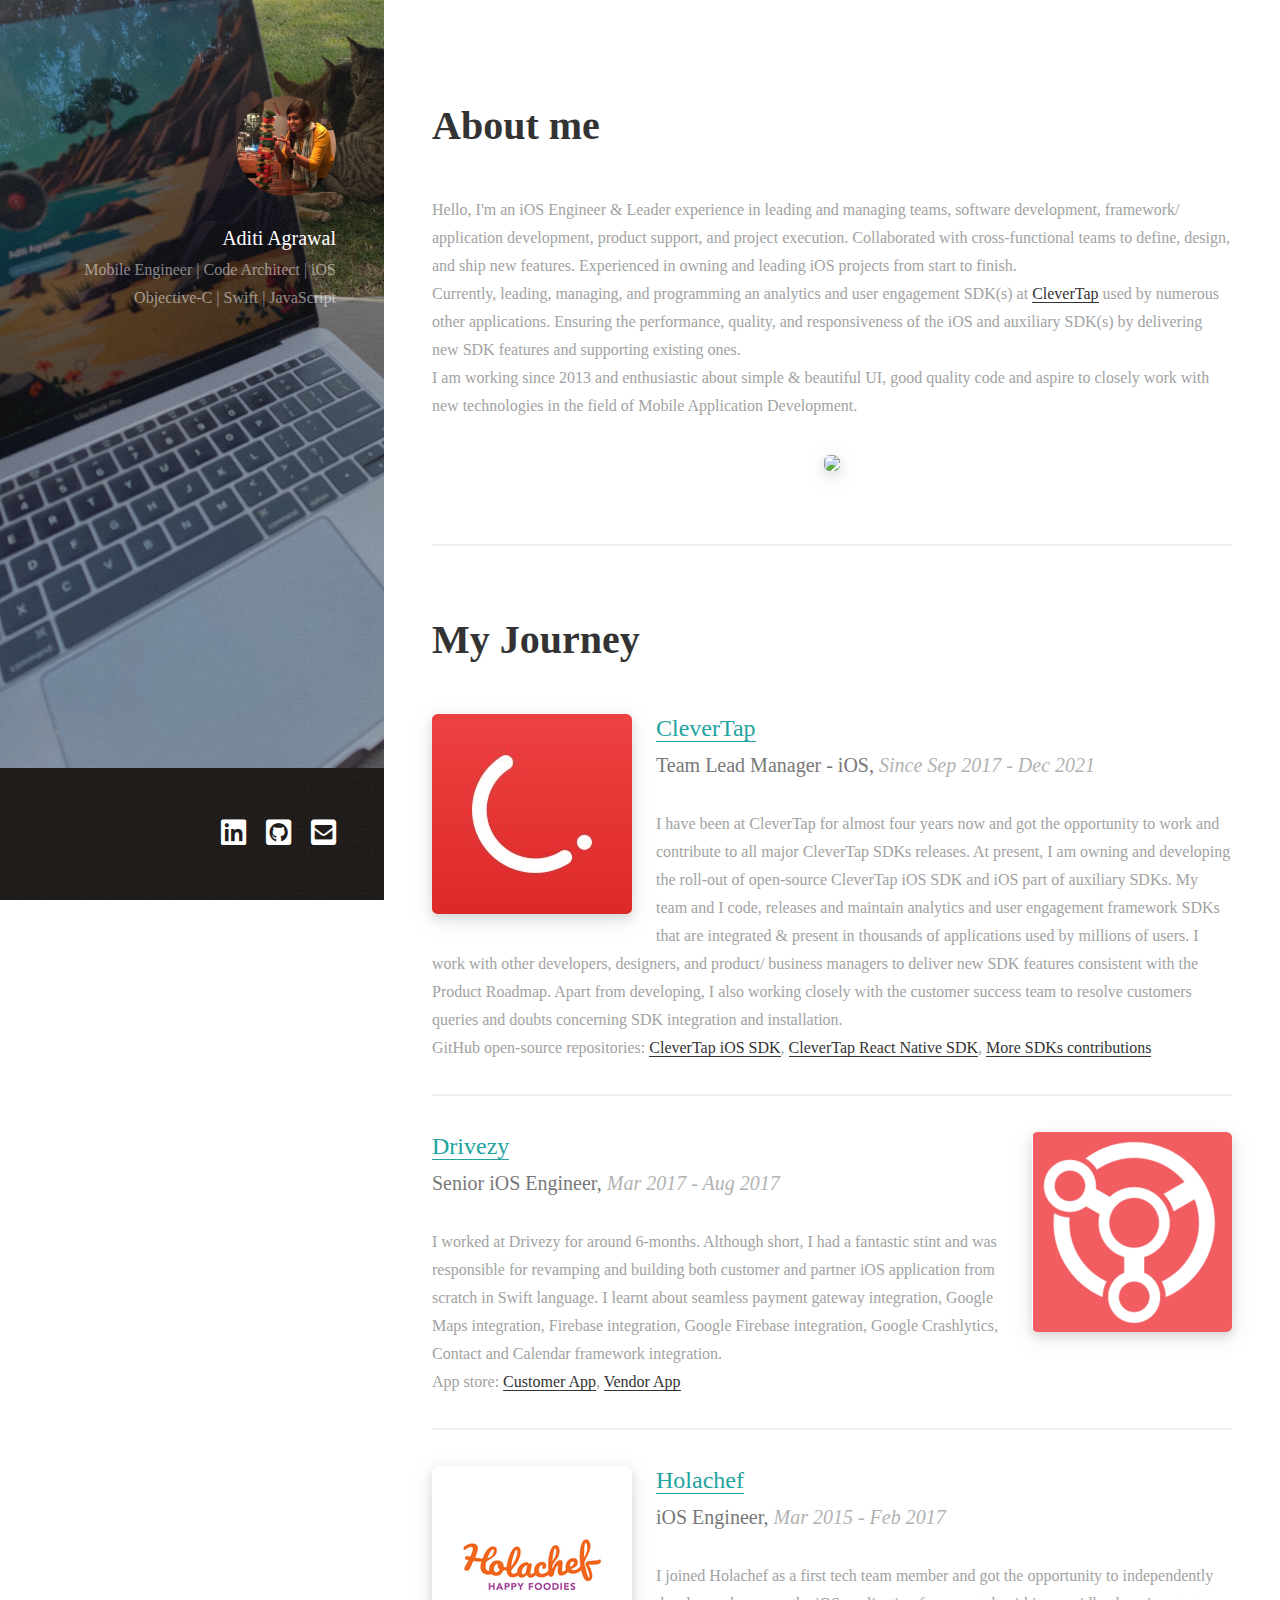
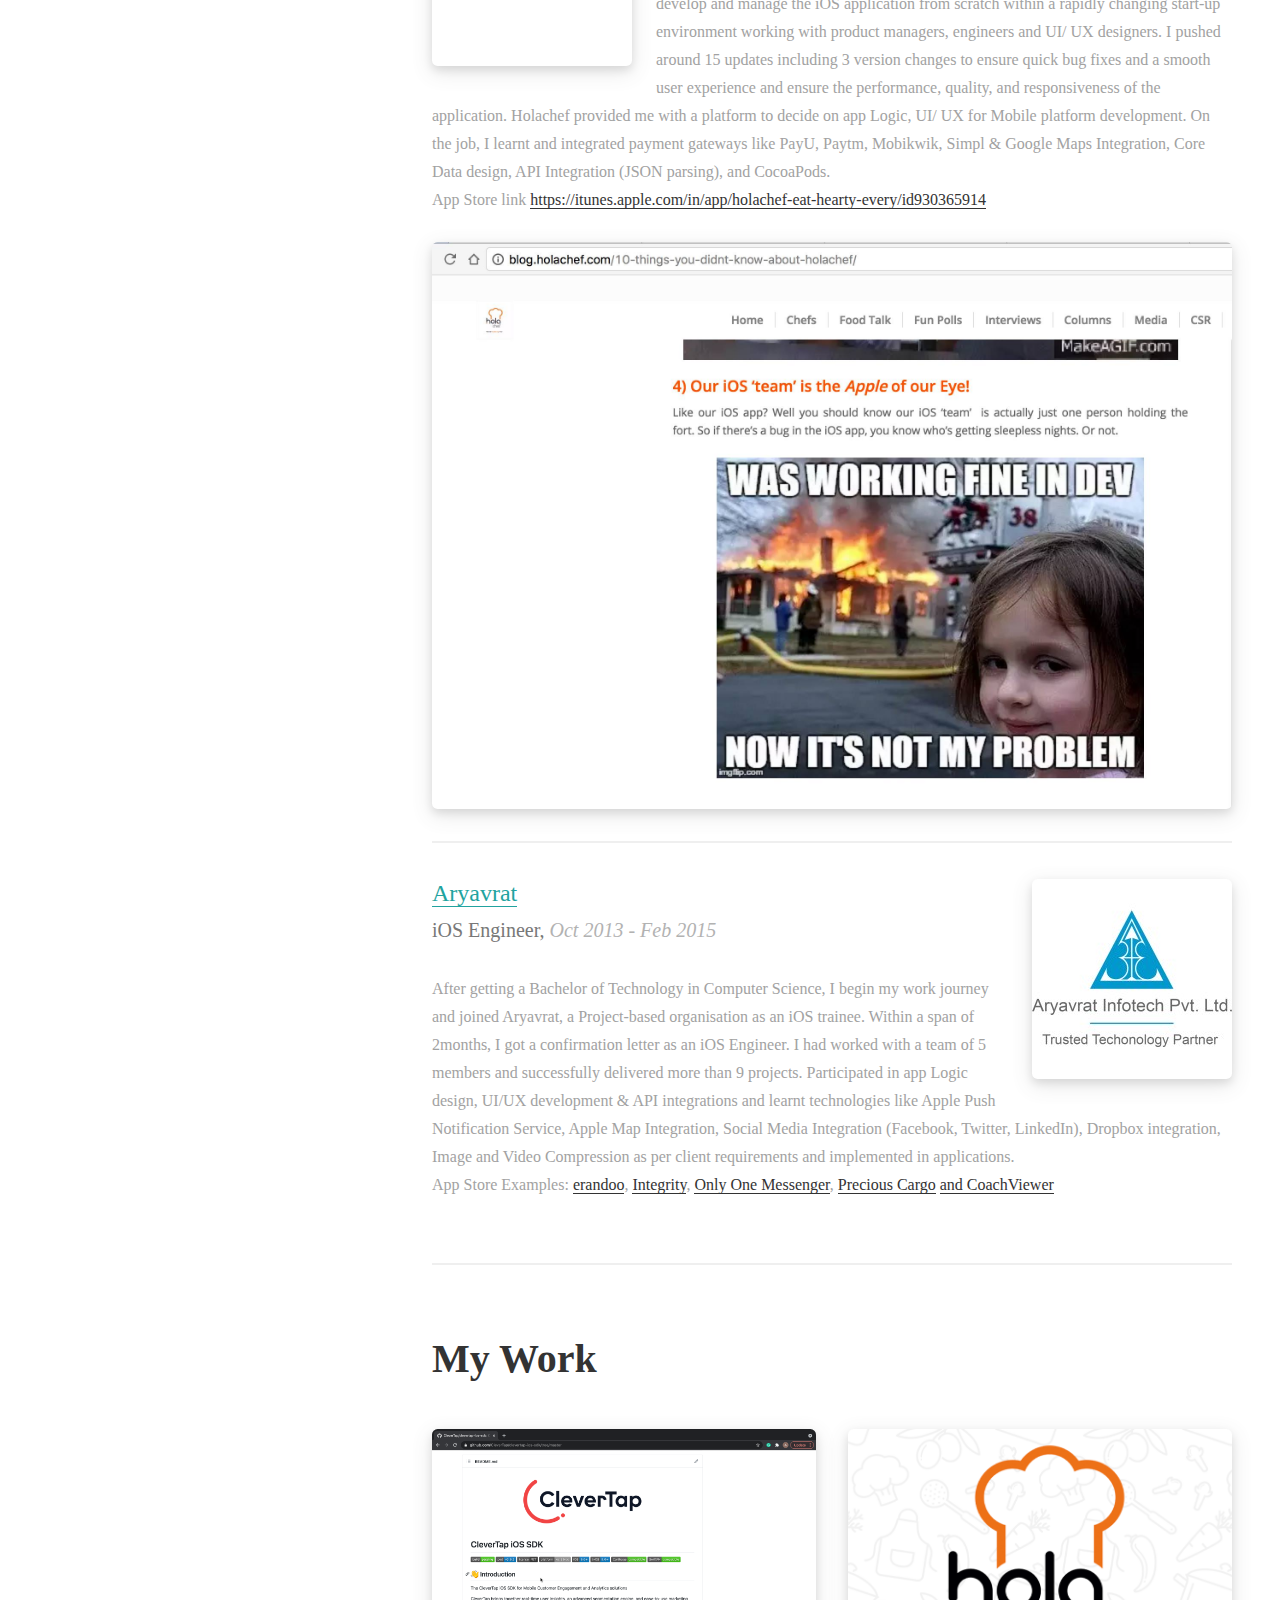
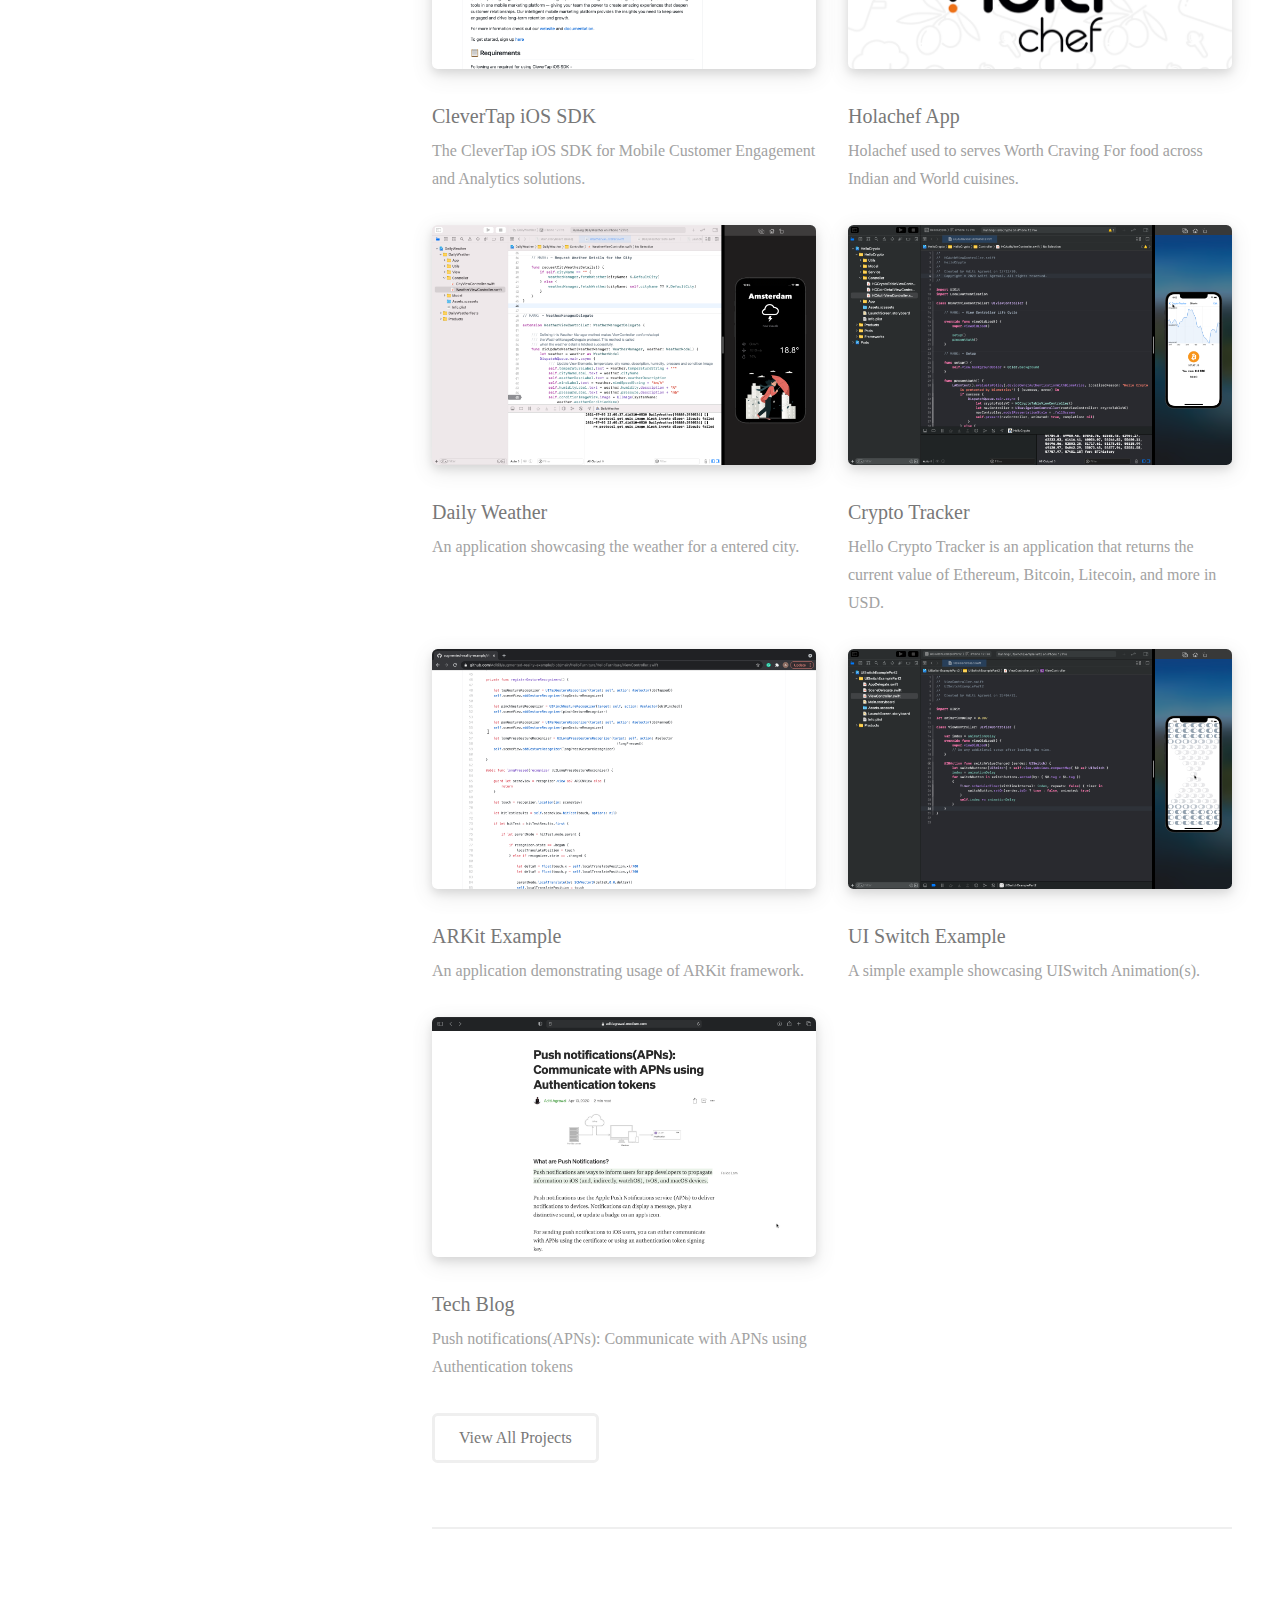
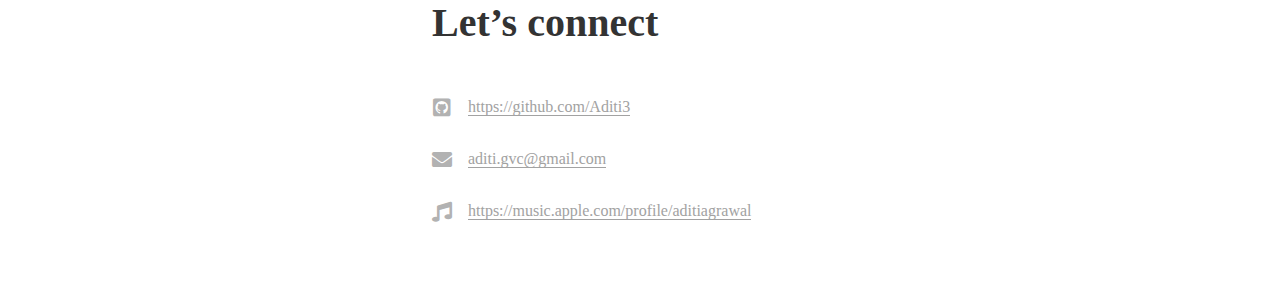
==== index.html @ b96f33e2 "Update CT Job Duration" ====
﻿<!DOCTYPE HTML>

<html>
<head>
    <title>Aditi Agrawal</title>
    <meta charset="utf-8" />
    <meta name="viewport" content="width=device-width, initial-scale=1, user-scalable=no" />
    <link rel="stylesheet" href="assets/css/main.css" />
    <link rel="icon" href="images/favicon.png" type="images/favicon.png" sizes="16x16">

</head>
<body class="is-preload">

    <!-- Header -->
    <header id="header">
        <div class="inner">
            <a href="#" class="image avatar"><img src="images/avatar.jpg" alt="" /></a>
            <h1>
                <strong>Aditi Agrawal</strong>
            </h1>
            Mobile Engineer | Code Architect | iOS <br /> Objective-C | Swift | JavaScript
        </div>
    </header>

    <!-- Main -->
    <div id="main">

        <!-- One -->
        <section id="one">
            <header class="major">
                <h2>About me</h2>
            </header>
            <p>
                Hello, I'm an iOS Engineer & Leader experience in leading and managing teams, software development, framework/ application development, product support, and project execution. Collaborated with cross-functional teams to define, design, and ship new features. Experienced in owning and leading iOS projects from start to finish.
                <br /> Currently, leading, managing, and programming an analytics and user engagement SDK(s) at  <a href="https://clevertap.com/">CleverTap</a> used by numerous other applications. Ensuring the performance, quality, and responsiveness of the iOS and auxiliary SDK(s) by delivering new SDK features and supporting existing ones.
                <br /> I am working since 2013 and enthusiastic about simple & beautiful UI, good quality code and aspire to closely work with new technologies in the field of Mobile Application Development.


            <p>
                <center>
                    <span class="image">
                        <img src="https://metrics.lecoq.io/aditi3?template=classic&base.header=0&base.activity=0&base.community=0&base.repositories=0&base.metadata=0&isocalendar=1&lines=1&isocalendar.duration=full-year&config.timezone=Asia%2FCalcutta" />
                    </span>
                </center>
            </p>


            </p>
        </section>

        <!-- two -->
        <section id="two">
            <header class="major">
                <h2>My Journey</h2>
            </header>
            <span class="image left"><img src="images/journey/ct.jpg" alt="" /></span>
            <header>
                <h2 style="color:#22A39F;"> <a href="https://www.clevertap.com/">CleverTap</a> </h2>
                <p><strong>Team Lead Manager - iOS,</strong> <em>Since</em> <em>Sep 2017 - Dec 2021</em></p>
            </header>
            <p>
                I have been at CleverTap for almost four years now and got the opportunity to work and contribute to all major CleverTap SDKs releases. At present, I am owning and developing the roll-out of open-source CleverTap iOS SDK and iOS part of auxiliary SDKs.
                My team and I code, releases and maintain analytics and user engagement framework SDKs that are integrated & present in thousands of applications used by millions of users. I work with other developers, designers, and product/ business managers to deliver new SDK features consistent with the Product Roadmap.
                Apart from developing, I also working closely with the customer success team to resolve customers queries and doubts concerning SDK integration and installation.
                <br /> GitHub open-source repositories:
                <a href="https://github.com/CleverTap/clevertap-ios-sdk">CleverTap iOS SDK</a>,
                <a href="https://github.com/CleverTap/clevertap-react-native">CleverTap React Native SDK</a>,
                <a href="https://github.com/CleverTap/">More SDKs contributions</a>
            </p>
            <hr />

            <p><span class="image right"><img src="images/journey/drivezy.jpg" alt="" /></span></p>
            <header>
                <h2 style="color:#22A39F;"> <a href="https://www.drivezy.com/">Drivezy</a> </h2>
                <p><strong>Senior iOS Engineer,</strong> <em>Mar 2017 - Aug 2017</em></p>
            </header>
            <p>
                I worked at Drivezy for around 6-months.
                Although short, I had a fantastic stint and was responsible for revamping and building both customer and partner iOS application from scratch in Swift language.
                I learnt about seamless payment gateway integration, Google Maps integration, Firebase integration, Google Firebase integration, Google Crashlytics, Contact and Calendar framework integration.
                <br /> App store:
                <a href="https://apps.apple.com/in/app/drivezy/id1048221336">Customer App</a>,
                <a href="https: //itunes.apple.com/in/app/justconnect-partner/id1178562128">Vendor App</a>
            </p>
            <hr />

            <span class="image left"><img src="images/journey/holachef.jpg" alt="" /></span>
            <header>
                <h2 style="color:#22A39F;"> <a href="https://www.holachef.com/">Holachef</a> </h2>
                <p><strong>iOS Engineer,</strong> <em>Mar 2015 - Feb 2017</em></p>
            </header>
            <p>
                I joined Holachef as a first tech team member and got the opportunity to independently develop and manage the iOS application from scratch within a rapidly changing start-up environment working with product managers, engineers and UI/ UX designers.
                I pushed around 15 updates including 3 version changes to ensure quick bug fixes and a smooth user experience and ensure the performance, quality, and responsiveness of the application.
                Holachef provided me with a platform to decide on app Logic, UI/ UX for Mobile platform development.
                On the job, I learnt and integrated payment gateways like PayU, Paytm, Mobikwik, Simpl & Google Maps Integration, Core Data design, API Integration (JSON parsing), and CocoaPods.
                <br /> App Store link <a href="https://itunes.apple.com/in/app/holachef-eat-hearty-every/id930365914"> https://itunes.apple.com/in/app/holachef-eat-hearty-every/id930365914 </a>
                <br />
                <br /><span class="image fit"><img src="images/journey/hola-blog.jpg" alt="" /></span>

            </p>
            <hr />

            <span class="image right"><img src="images/journey/arya.jpg" alt="" /></span>
            <header>
                <h2 style="color:#22A39F;"> <a href="https://www.aryausa.com/">Aryavrat</a> </h2>
                <p><strong>iOS Engineer,</strong> <em>Oct 2013 - Feb 2015</em></p>
            </header>
            <p>
                After getting a Bachelor of Technology in Computer Science, I begin my work journey and joined Aryavrat, a Project-based organisation as an iOS trainee.
                Within a span of 2months, I got a confirmation letter as an iOS Engineer. I had worked with a team of 5 members and successfully delivered more than 9 projects.
                Participated in app Logic design, UI/UX development & API integrations and learnt technologies like Apple Push Notification Service, Apple Map Integration, Social Media Integration (Facebook, Twitter, LinkedIn), Dropbox integration, Image and Video Compression as per client requirements and implemented in applications.
                <br />App Store Examples:
                <a href="https://apps.apple.com/us/app/erandoo/id957284795">erandoo</a>,
                <a href="https://apps.apple.com/us/app/integrity-the-cube/id897464602">Integrity</a>,
                <a href="https://apps.apple.com/us/app/only-one-messenger/id971590444">Only One Messenger</a>,
                <a href="https://itunes.apple.com/us/app/precious-cargo-app/id895459125">Precious Cargo</a>
                <a href="https://apps.apple.com/in/app/coach-viewer/id692671007 ">and CoachViewer</a>
            </p>

        </section>

        <!-- Three -->
        <section id="three">
            <header class="major">
                <h2>My Work</h2>
            </header>
            <div class="row">
                <article class="col-6 col-12-xsmall">
                    <a href="https://github.com/CleverTap/clevertap-ios-sdk" class="image fit thumb"><img src="images/thumbs/01.jpg" alt="" /></a>
                    <h3>CleverTap iOS SDK</h3>
                    <p>The CleverTap iOS SDK for Mobile Customer Engagement and Analytics solutions.</p>
                </article>
                <article class="col-6 col-12-xsmall">
                    <a href="https://www.youtube.com/watch?v=8aZpkukeiM0" class="image fit thumb"><img src="images/thumbs/hola.png" alt="" /></a>
                    <h3>Holachef App</h3>
                    <p>Holachef used to serves Worth Craving For food across Indian and World cuisines.</p>
                </article>
                <article class="col-6 col-12-xsmall">
                    <a href="https://github.com/Aditi3/weather-app-example" class="image fit thumb"><img src="images/thumbs/06.jpg" alt="" /></a>
                    <h3>Daily Weather</h3>
                    <p>An application showcasing the weather for a entered city.</p>
                </article>
                <article class="col-6 col-12-xsmall">
                    <a href="https://github.com/Aditi3/crypto-tracker-example" class="image fit thumb"><img src="images/thumbs/03.jpg" alt="" /></a>
                    <h3>Crypto Tracker</h3>
                    <p>Hello Crypto Tracker is an application that returns the current value of Ethereum, Bitcoin, Litecoin, and more in USD.</p>
                </article>
                <article class="col-6 col-12-xsmall">
                    <a href="https://github.com/Aditi3/augmented-reality-example" class="image fit thumb"><img src="images/thumbs/04.jpg" alt="" /></a>
                    <h3>ARKit Example</h3>
                    <p>An application demonstrating usage of ARKit framework.</p>
                </article>
                <article class="col-6 col-12-xsmall">
                    <a href="https://github.com/Aditi3/switch-example" class="image fit thumb"><img src="images/thumbs/02.jpg" alt="" /></a>
                    <h3>UI Switch Example</h3>
                    <p>A simple example showcasing UISwitch Animation(s).</p>
                </article>
                <article class="col-6 col-12-xsmall">
                    <a href="https://aditiagrawal.medium.com/push-notifications-apns-communicate-with-apns-using-authentication-tokens-1a9da45ba1a4" class="image fit thumb"><img src="images/thumbs/05.jpg" alt="" /></a>
                    <h3>Tech Blog</h3>
                    <p>Push notifications(APNs): Communicate with APNs using Authentication tokens</p>
                </article>
            </div>
            <ul class="actions">
                <li><a href="https://github.com/Aditi3?tab=repositories" class="button">View All Projects</a></li>
            </ul>
        </section>

        <!-- four -->
        <section id="four">
            <header class="major">
                <h2>Let’s connect</h2>
            </header>
            <div class="row">
                <div class="col-4 col-12-small">
                    <ul class="labeled-icons">
                        <li>
                            <h3 class="icon brands fa-github-square"><span class="label">Phone</span></h3>
                            <a href="https://github.com/Aditi3"> https://github.com/Aditi3 </a>
                        </li>
                        <li>
                            <h3 class="icon solid fa-envelope"><span class="label">Email</span></h3>
                            <a href="mailto:aditi.gvc@gmail.com">aditi.gvc@gmail.com</a>
                        </li>
                        <li>
                            <h3 class="icon solid fa-music"><span class="label">Music</span></h3>
                            <a href="https://music.apple.com/profile/aditiagrawal">https://music.apple.com/profile/aditiagrawal</a>
                        </li>
                    </ul>
                </div>
            </div>
        </section>

    </div>

    <!-- Footer -->
    <footer id="footer">
        <div class="inner">
            <ul class="icons">
                <li><a href="https://www.linkedin.com/in/aditi-agrawal-64345974" class="icon brands fa-linkedin"><span class="label">LinkedIn</span></a></li>
                <li><a href="https://github.com/Aditi3" class="icon brands fa-github-square"><span class="label">Github</span></a></li>
                <li><a href="mailto:aditi.gvc@gmail.com" class="icon solid fa-envelope-square"><span class="label">Email</span></a></li>
            </ul>
        </div>
    </footer>

    <!-- Scripts -->
    <script src="assets/js/jquery.min.js"></script>
    <script src="assets/js/jquery.poptrox.min.js"></script>
    <script src="assets/js/browser.min.js"></script>
    <script src="assets/js/breakpoints.min.js"></script>
    <script src="assets/js/util.js"></script>
    <script src="assets/js/main.js"></script>

</body>
</html>
---- assets/css/main.css ----
@import url("fontawesome-all.min.css");
@import url("https://fonts.googleapis.com/css?family=Source+Sans+Pro:400,400italic");


html, body, div, span, applet, object,
iframe, h1, h2, h3, h4, h5, h6, p, blockquote,
pre, a, abbr, acronym, address, big, cite,
code, del, dfn, em, img, ins, kbd, q, s, samp,
small, strike, strong, sub, sup, tt, var, b,
u, i, center, dl, dt, dd, ol, ul, li, fieldset,
form, label, legend, table, caption, tbody,
tfoot, thead, tr, th, td, article, aside,
canvas, details, embed, figure, figcaption,
footer, header, hgroup, menu, nav, output, ruby,
section, summary, time, mark, audio, video {
    margin: 0;
    padding: 0;
    border: 0;
    font-size: 100%;
    font: inherit;
    vertical-align: baseline;
}

article, aside, details, figcaption, figure,
footer, header, hgroup, menu, nav, section {
    display: block;
}

body {
    line-height: 1;
}

ol, ul {
    list-style: none;
}

blockquote, q {
    quotes: none;
}

    blockquote:before, blockquote:after, q:before, q:after {
        content: '';
        content: none;
    }

table {
    border-collapse: collapse;
    border-spacing: 0;
}

body {
    -webkit-text-size-adjust: none;
}

mark {
    background-color: transparent;
    color: inherit;
}

input::-moz-focus-inner {
    border: 0;
    padding: 0;
}

input, select, textarea {
    -moz-appearance: none;
    -webkit-appearance: none;
    -ms-appearance: none;
    appearance: none;
}

/* Basic */

html {
    box-sizing: border-box;
}

*, *:before, *:after {
    box-sizing: inherit;
}

body {
    background: #fff;
    background-attachment: fixed;
    background-size: contain;
}

    body.is-preload *, body.is-preload *:before, body.is-preload *:after {
        -moz-animation: none !important;
        -webkit-animation: none !important;
        -ms-animation: none !important;
        animation: none !important;
        -moz-transition: none !important;
        -webkit-transition: none !important;
        -ms-transition: none !important;
        transition: none !important;
    }

body, input, select, textarea {
    color: #a2a2a2;
    font-family: "GeoBrandBold,CenturyGothic,AppleGothic,Gill Sans,Gill Sans MT,sans-serif";
    font-size: 16pt;
    font-weight: 400;
    line-height: 1.75em;
}

a {
    -moz-transition: color 0.2s ease-in-out, border-color 0.2s ease-in-out;
    -webkit-transition: color 0.2s ease-in-out, border-color 0.2s ease-in-out;
    -ms-transition: color 0.2s ease-in-out, border-color 0.2s ease-in-out;
    transition: color 0.2s ease-in-out, border-color 0.2s ease-in-out;
    border-bottom: solid 1px;
    color: #333333;
    text-decoration: none;
}

    a:hover {
        border-bottom-color: transparent;
        color: #333333 !important;
        text-decoration: none;
    }

strong, b {
    color: #787878;
    font-weight: 400;
}

em, i {
    font-style: italic;
}

p {
    margin: 0 0 2em 0;
}

h1, h2, h3, h4, h5, h6 {
    color: #787878;
    font-weight: 400;
    line-height: 1em;
    margin: 0 0 1em 0;
}

    h1 a, h2 a, h3 a, h4 a, h5 a, h6 a {
        color: inherit;
        text-decoration: none;
    }

h1 {
    font-size: 2em;
    line-height: 1.5em;
}

h2 {
    font-size: 1.5em;
    line-height: 1.5em;
}

h3 {
    font-size: 1.25em;
    line-height: 1.5em;
    margin: 0 0 0.3em 0;
}

h4 {
    font-size: 1.1em;
    line-height: 1.5em;
}

h5 {
    font-size: 0.9em;
    line-height: 1.5em;
}

h6 {
    font-size: 0.7em;
    line-height: 1.5em;
}

sub {
    font-size: 0.8em;
    position: relative;
    top: 0.5em;
}

sup {
    font-size: 0.8em;
    position: relative;
    top: -0.5em;
}

hr {
    border: 0;
    border-bottom: solid 2px #efefef;
    margin: 2em 0;
}

    hr.major {
        margin: 3em 0;
    }

blockquote {
    border-left: solid 6px #efefef;
    font-style: italic;
    margin: 0 0 2em 0;
    padding: 0.5em 0 0.5em 1.5em;
}

code {
    background: #f7f7f7;
    border-radius: 0.35em;
    border: solid 2px #efefef;
    font-family: "Courier New", monospace;
    font-size: 0.9em;
    margin: 0 0.25em;
    padding: 0.25em 0.65em;
}

pre {
    -webkit-overflow-scrolling: touch;
    font-family: "Courier New", monospace;
    font-size: 0.9em;
    margin: 0 0 2em 0;
}

    pre code {
        display: block;
        line-height: 1.75em;
        padding: 1em 1.5em;
        overflow-x: auto;
    }

.align-left {
    text-align: left;
}

.align-center {
    text-align: center;
}

.align-right {
    text-align: right;
}

/* Container */

.container {
    margin: 0 auto;
    max-width: calc(100% - 4em);
    width: 100%;
}

    .container.xsmall {
        width: 25%;
    }

    .container.small {
        width: 50%;
    }

    .container.medium {
        width: 75%;
    }

    .container.large {
        width: 125%;
    }

    .container.xlarge {
        width: 150%;
    }

    .container.max {
        width: 100%;
    }

@media screen and (max-width: 980px) {

    .container {
        width: 100% !important;
        max-width: 100% !important;
    }
}

@media screen and (max-width: 480px) {

    .container {
        max-width: calc(100% - 3em);
    }
}

/* Row */

.row {
    display: flex;
    flex-wrap: wrap;
    box-sizing: border-box;
    align-items: stretch;
}

    .row > * {
        box-sizing: border-box;
    }

    .row.gtr-uniform > * > :last-child {
        margin-bottom: 0;
    }

    .row.aln-left {
        justify-content: flex-start;
    }

    .row.aln-center {
        justify-content: center;
    }

    .row.aln-right {
        justify-content: flex-end;
    }

    .row.aln-top {
        align-items: flex-start;
    }

    .row.aln-middle {
        align-items: center;
    }

    .row.aln-bottom {
        align-items: flex-end;
    }

    .row > .imp {
        order: -1;
    }

    .row > .col-1 {
        width: 8.33333%;
    }

    .row > .off-1 {
        margin-left: 8.33333%;
    }

    .row > .col-2 {
        width: 16.66667%;
    }

    .row > .off-2 {
        margin-left: 16.66667%;
    }

    .row > .col-3 {
        width: 25%;
    }

    .row > .off-3 {
        margin-left: 25%;
    }

    .row > .col-4 {
        width: 33.33333%;
    }

    .row > .off-4 {
        margin-left: 33.33333%;
    }

    .row > .col-5 {
        width: 41.66667%;
    }

    .row > .off-5 {
        margin-left: 41.66667%;
    }

    .row > .col-6 {
        width: 50%;
    }

    .row > .off-6 {
        margin-left: 50%;
    }

    .row > .col-7 {
        width: 58.33333%;
    }

    .row > .off-7 {
        margin-left: 58.33333%;
    }

    .row > .col-8 {
        width: 66.66667%;
    }

    .row > .off-8 {
        margin-left: 66.66667%;
    }

    .row > .col-9 {
        width: 75%;
    }

    .row > .off-9 {
        margin-left: 75%;
    }

    .row > .col-10 {
        width: 83.33333%;
    }

    .row > .off-10 {
        margin-left: 83.33333%;
    }

    .row > .col-11 {
        width: 91.66667%;
    }

    .row > .off-11 {
        margin-left: 91.66667%;
    }

    .row > .col-12 {
        width: 100%;
    }

    .row > .off-12 {
        margin-left: 100%;
    }

    .row.gtr-0 {
        margin-top: 0;
        margin-left: 0em;
    }

        .row.gtr-0 > * {
            padding: 0 0 0 0em;
        }

        .row.gtr-0.gtr-uniform {
            margin-top: 0em;
        }

            .row.gtr-0.gtr-uniform > * {
                padding-top: 0em;
            }

    .row.gtr-25 {
        margin-top: 0;
        margin-left: -0.625em;
    }

        .row.gtr-25 > * {
            padding: 0 0 0 0.625em;
        }

        .row.gtr-25.gtr-uniform {
            margin-top: -0.625em;
        }

            .row.gtr-25.gtr-uniform > * {
                padding-top: 0.625em;
            }

    .row.gtr-50 {
        margin-top: 0;
        margin-left: -1.25em;
    }

        .row.gtr-50 > * {
            padding: 0 0 0 1.25em;
        }

        .row.gtr-50.gtr-uniform {
            margin-top: -1.25em;
        }

            .row.gtr-50.gtr-uniform > * {
                padding-top: 1.25em;
            }

.row {
    margin-top: 0;
    margin-left: -2.5em;
}

    .row > * {
        padding: 0 0 0 2.5em;
    }

    .row.gtr-uniform {
        margin-top: -2.5em;
    }

        .row.gtr-uniform > * {
            padding-top: 2.5em;
        }

    .row.gtr-150 {
        margin-top: 0;
        margin-left: -3.75em;
    }

        .row.gtr-150 > * {
            padding: 0 0 0 3.75em;
        }

        .row.gtr-150.gtr-uniform {
            margin-top: -3.75em;
        }

            .row.gtr-150.gtr-uniform > * {
                padding-top: 3.75em;
            }

    .row.gtr-200 {
        margin-top: 0;
        margin-left: -5em;
    }

        .row.gtr-200 > * {
            padding: 0 0 0 5em;
        }

        .row.gtr-200.gtr-uniform {
            margin-top: -5em;
        }

            .row.gtr-200.gtr-uniform > * {
                padding-top: 5em;
            }

@media screen and (max-width: 1800px) {

    .row {
        display: flex;
        flex-wrap: wrap;
        box-sizing: border-box;
        align-items: stretch;
    }

        .row > * {
            box-sizing: border-box;
        }

        .row.gtr-uniform > * > :last-child {
            margin-bottom: 0;
        }

        .row.aln-left {
            justify-content: flex-start;
        }

        .row.aln-center {
            justify-content: center;
        }

        .row.aln-right {
            justify-content: flex-end;
        }

        .row.aln-top {
            align-items: flex-start;
        }

        .row.aln-middle {
            align-items: center;
        }

        .row.aln-bottom {
            align-items: flex-end;
        }

        .row > .imp-xlarge {
            order: -1;
        }

        .row > .col-1-xlarge {
            width: 8.33333%;
        }

        .row > .off-1-xlarge {
            margin-left: 8.33333%;
        }

        .row > .col-2-xlarge {
            width: 16.66667%;
        }

        .row > .off-2-xlarge {
            margin-left: 16.66667%;
        }

        .row > .col-3-xlarge {
            width: 25%;
        }

        .row > .off-3-xlarge {
            margin-left: 25%;
        }

        .row > .col-4-xlarge {
            width: 33.33333%;
        }

        .row > .off-4-xlarge {
            margin-left: 33.33333%;
        }

        .row > .col-5-xlarge {
            width: 41.66667%;
        }

        .row > .off-5-xlarge {
            margin-left: 41.66667%;
        }

        .row > .col-6-xlarge {
            width: 50%;
        }

        .row > .off-6-xlarge {
            margin-left: 50%;
        }

        .row > .col-7-xlarge {
            width: 58.33333%;
        }

        .row > .off-7-xlarge {
            margin-left: 58.33333%;
        }

        .row > .col-8-xlarge {
            width: 66.66667%;
        }

        .row > .off-8-xlarge {
            margin-left: 66.66667%;
        }

        .row > .col-9-xlarge {
            width: 75%;
        }

        .row > .off-9-xlarge {
            margin-left: 75%;
        }

        .row > .col-10-xlarge {
            width: 83.33333%;
        }

        .row > .off-10-xlarge {
            margin-left: 83.33333%;
        }

        .row > .col-11-xlarge {
            width: 91.66667%;
        }

        .row > .off-11-xlarge {
            margin-left: 91.66667%;
        }

        .row > .col-12-xlarge {
            width: 100%;
        }

        .row > .off-12-xlarge {
            margin-left: 100%;
        }

        .row.gtr-0 {
            margin-top: 0;
            margin-left: 0em;
        }

            .row.gtr-0 > * {
                padding: 0 0 0 0em;
            }

            .row.gtr-0.gtr-uniform {
                margin-top: 0em;
            }

                .row.gtr-0.gtr-uniform > * {
                    padding-top: 0em;
                }

        .row.gtr-25 {
            margin-top: 0;
            margin-left: -0.625em;
        }

            .row.gtr-25 > * {
                padding: 0 0 0 0.625em;
            }

            .row.gtr-25.gtr-uniform {
                margin-top: -0.625em;
            }

                .row.gtr-25.gtr-uniform > * {
                    padding-top: 0.625em;
                }

        .row.gtr-50 {
            margin-top: 0;
            margin-left: -1.25em;
        }

            .row.gtr-50 > * {
                padding: 0 0 0 1.25em;
            }

            .row.gtr-50.gtr-uniform {
                margin-top: -1.25em;
            }

                .row.gtr-50.gtr-uniform > * {
                    padding-top: 1.25em;
                }

    .row {
        margin-top: 0;
        margin-left: -2.5em;
    }

        .row > * {
            padding: 0 0 0 2.5em;
        }

        .row.gtr-uniform {
            margin-top: -2.5em;
        }

            .row.gtr-uniform > * {
                padding-top: 2.5em;
            }

        .row.gtr-150 {
            margin-top: 0;
            margin-left: -3.75em;
        }

            .row.gtr-150 > * {
                padding: 0 0 0 3.75em;
            }

            .row.gtr-150.gtr-uniform {
                margin-top: -3.75em;
            }

                .row.gtr-150.gtr-uniform > * {
                    padding-top: 3.75em;
                }

        .row.gtr-200 {
            margin-top: 0;
            margin-left: -5em;
        }

            .row.gtr-200 > * {
                padding: 0 0 0 5em;
            }

            .row.gtr-200.gtr-uniform {
                margin-top: -5em;
            }

                .row.gtr-200.gtr-uniform > * {
                    padding-top: 5em;
                }
}

@media screen and (max-width: 1280px) {

    .row {
        display: flex;
        flex-wrap: wrap;
        box-sizing: border-box;
        align-items: stretch;
    }

        .row > * {
            box-sizing: border-box;
        }

        .row.gtr-uniform > * > :last-child {
            margin-bottom: 0;
        }

        .row.aln-left {
            justify-content: flex-start;
        }

        .row.aln-center {
            justify-content: center;
        }

        .row.aln-right {
            justify-content: flex-end;
        }

        .row.aln-top {
            align-items: flex-start;
        }

        .row.aln-middle {
            align-items: center;
        }

        .row.aln-bottom {
            align-items: flex-end;
        }

        .row > .imp-large {
            order: -1;
        }

        .row > .col-1-large {
            width: 8.33333%;
        }

        .row > .off-1-large {
            margin-left: 8.33333%;
        }

        .row > .col-2-large {
            width: 16.66667%;
        }

        .row > .off-2-large {
            margin-left: 16.66667%;
        }

        .row > .col-3-large {
            width: 25%;
        }

        .row > .off-3-large {
            margin-left: 25%;
        }

        .row > .col-4-large {
            width: 33.33333%;
        }

        .row > .off-4-large {
            margin-left: 33.33333%;
        }

        .row > .col-5-large {
            width: 41.66667%;
        }

        .row > .off-5-large {
            margin-left: 41.66667%;
        }

        .row > .col-6-large {
            width: 50%;
        }

        .row > .off-6-large {
            margin-left: 50%;
        }

        .row > .col-7-large {
            width: 58.33333%;
        }

        .row > .off-7-large {
            margin-left: 58.33333%;
        }

        .row > .col-8-large {
            width: 66.66667%;
        }

        .row > .off-8-large {
            margin-left: 66.66667%;
        }

        .row > .col-9-large {
            width: 75%;
        }

        .row > .off-9-large {
            margin-left: 75%;
        }

        .row > .col-10-large {
            width: 83.33333%;
        }

        .row > .off-10-large {
            margin-left: 83.33333%;
        }

        .row > .col-11-large {
            width: 91.66667%;
        }

        .row > .off-11-large {
            margin-left: 91.66667%;
        }

        .row > .col-12-large {
            width: 100%;
        }

        .row > .off-12-large {
            margin-left: 100%;
        }

        .row.gtr-0 {
            margin-top: 0;
            margin-left: 0em;
        }

            .row.gtr-0 > * {
                padding: 0 0 0 0em;
            }

            .row.gtr-0.gtr-uniform {
                margin-top: 0em;
            }

                .row.gtr-0.gtr-uniform > * {
                    padding-top: 0em;
                }

        .row.gtr-25 {
            margin-top: 0;
            margin-left: -0.5em;
        }

            .row.gtr-25 > * {
                padding: 0 0 0 0.5em;
            }

            .row.gtr-25.gtr-uniform {
                margin-top: -0.5em;
            }

                .row.gtr-25.gtr-uniform > * {
                    padding-top: 0.5em;
                }

        .row.gtr-50 {
            margin-top: 0;
            margin-left: -1em;
        }

            .row.gtr-50 > * {
                padding: 0 0 0 1em;
            }

            .row.gtr-50.gtr-uniform {
                margin-top: -1em;
            }

                .row.gtr-50.gtr-uniform > * {
                    padding-top: 1em;
                }

    .row {
        margin-top: 0;
        margin-left: -2em;
    }

        .row > * {
            padding: 0 0 0 2em;
        }

        .row.gtr-uniform {
            margin-top: -2em;
        }

            .row.gtr-uniform > * {
                padding-top: 2em;
            }

        .row.gtr-150 {
            margin-top: 0;
            margin-left: -3em;
        }

            .row.gtr-150 > * {
                padding: 0 0 0 3em;
            }

            .row.gtr-150.gtr-uniform {
                margin-top: -3em;
            }

                .row.gtr-150.gtr-uniform > * {
                    padding-top: 3em;
                }

        .row.gtr-200 {
            margin-top: 0;
            margin-left: -4em;
        }

            .row.gtr-200 > * {
                padding: 0 0 0 4em;
            }

            .row.gtr-200.gtr-uniform {
                margin-top: -4em;
            }

                .row.gtr-200.gtr-uniform > * {
                    padding-top: 4em;
                }
}

@media screen and (max-width: 980px) {

    .row {
        display: flex;
        flex-wrap: wrap;
        box-sizing: border-box;
        align-items: stretch;
    }

        .row > * {
            box-sizing: border-box;
        }

        .row.gtr-uniform > * > :last-child {
            margin-bottom: 0;
        }

        .row.aln-left {
            justify-content: flex-start;
        }

        .row.aln-center {
            justify-content: center;
        }

        .row.aln-right {
            justify-content: flex-end;
        }

        .row.aln-top {
            align-items: flex-start;
        }

        .row.aln-middle {
            align-items: center;
        }

        .row.aln-bottom {
            align-items: flex-end;
        }

        .row > .imp-medium {
            order: -1;
        }

        .row > .col-1-medium {
            width: 8.33333%;
        }

        .row > .off-1-medium {
            margin-left: 8.33333%;
        }

        .row > .col-2-medium {
            width: 16.66667%;
        }

        .row > .off-2-medium {
            margin-left: 16.66667%;
        }

        .row > .col-3-medium {
            width: 25%;
        }

        .row > .off-3-medium {
            margin-left: 25%;
        }

        .row > .col-4-medium {
            width: 33.33333%;
        }

        .row > .off-4-medium {
            margin-left: 33.33333%;
        }

        .row > .col-5-medium {
            width: 41.66667%;
        }

        .row > .off-5-medium {
            margin-left: 41.66667%;
        }

        .row > .col-6-medium {
            width: 50%;
        }

        .row > .off-6-medium {
            margin-left: 50%;
        }

        .row > .col-7-medium {
            width: 58.33333%;
        }

        .row > .off-7-medium {
            margin-left: 58.33333%;
        }

        .row > .col-8-medium {
            width: 66.66667%;
        }

        .row > .off-8-medium {
            margin-left: 66.66667%;
        }

        .row > .col-9-medium {
            width: 75%;
        }

        .row > .off-9-medium {
            margin-left: 75%;
        }

        .row > .col-10-medium {
            width: 83.33333%;
        }

        .row > .off-10-medium {
            margin-left: 83.33333%;
        }

        .row > .col-11-medium {
            width: 91.66667%;
        }

        .row > .off-11-medium {
            margin-left: 91.66667%;
        }

        .row > .col-12-medium {
            width: 100%;
        }

        .row > .off-12-medium {
            margin-left: 100%;
        }

        .row.gtr-0 {
            margin-top: 0;
            margin-left: 0em;
        }

            .row.gtr-0 > * {
                padding: 0 0 0 0em;
            }

            .row.gtr-0.gtr-uniform {
                margin-top: 0em;
            }

                .row.gtr-0.gtr-uniform > * {
                    padding-top: 0em;
                }

        .row.gtr-25 {
            margin-top: 0;
            margin-left: -0.5em;
        }

            .row.gtr-25 > * {
                padding: 0 0 0 0.5em;
            }

            .row.gtr-25.gtr-uniform {
                margin-top: -0.5em;
            }

                .row.gtr-25.gtr-uniform > * {
                    padding-top: 0.5em;
                }

        .row.gtr-50 {
            margin-top: 0;
            margin-left: -1em;
        }

            .row.gtr-50 > * {
                padding: 0 0 0 1em;
            }

            .row.gtr-50.gtr-uniform {
                margin-top: -1em;
            }

                .row.gtr-50.gtr-uniform > * {
                    padding-top: 1em;
                }

    .row {
        margin-top: 0;
        margin-left: -2em;
    }

        .row > * {
            padding: 0 0 0 2em;
        }

        .row.gtr-uniform {
            margin-top: -2em;
        }

            .row.gtr-uniform > * {
                padding-top: 2em;
            }

        .row.gtr-150 {
            margin-top: 0;
            margin-left: -3em;
        }

            .row.gtr-150 > * {
                padding: 0 0 0 3em;
            }

            .row.gtr-150.gtr-uniform {
                margin-top: -3em;
            }

                .row.gtr-150.gtr-uniform > * {
                    padding-top: 3em;
                }

        .row.gtr-200 {
            margin-top: 0;
            margin-left: -4em;
        }

            .row.gtr-200 > * {
                padding: 0 0 0 4em;
            }

            .row.gtr-200.gtr-uniform {
                margin-top: -4em;
            }

                .row.gtr-200.gtr-uniform > * {
                    padding-top: 4em;
                }
}

@media screen and (max-width: 736px) {

    .row {
        display: flex;
        flex-wrap: wrap;
        box-sizing: border-box;
        align-items: stretch;
    }

        .row > * {
            box-sizing: border-box;
        }

        .row.gtr-uniform > * > :last-child {
            margin-bottom: 0;
        }

        .row.aln-left {
            justify-content: flex-start;
        }

        .row.aln-center {
            justify-content: center;
        }

        .row.aln-right {
            justify-content: flex-end;
        }

        .row.aln-top {
            align-items: flex-start;
        }

        .row.aln-middle {
            align-items: center;
        }

        .row.aln-bottom {
            align-items: flex-end;
        }

        .row > .imp-small {
            order: -1;
        }

        .row > .col-1-small {
            width: 8.33333%;
        }

        .row > .off-1-small {
            margin-left: 8.33333%;
        }

        .row > .col-2-small {
            width: 16.66667%;
        }

        .row > .off-2-small {
            margin-left: 16.66667%;
        }

        .row > .col-3-small {
            width: 25%;
        }

        .row > .off-3-small {
            margin-left: 25%;
        }

        .row > .col-4-small {
            width: 33.33333%;
        }

        .row > .off-4-small {
            margin-left: 33.33333%;
        }

        .row > .col-5-small {
            width: 41.66667%;
        }

        .row > .off-5-small {
            margin-left: 41.66667%;
        }

        .row > .col-6-small {
            width: 50%;
        }

        .row > .off-6-small {
            margin-left: 50%;
        }

        .row > .col-7-small {
            width: 58.33333%;
        }

        .row > .off-7-small {
            margin-left: 58.33333%;
        }

        .row > .col-8-small {
            width: 66.66667%;
        }

        .row > .off-8-small {
            margin-left: 66.66667%;
        }

        .row > .col-9-small {
            width: 75%;
        }

        .row > .off-9-small {
            margin-left: 75%;
        }

        .row > .col-10-small {
            width: 83.33333%;
        }

        .row > .off-10-small {
            margin-left: 83.33333%;
        }

        .row > .col-11-small {
            width: 91.66667%;
        }

        .row > .off-11-small {
            margin-left: 91.66667%;
        }

        .row > .col-12-small {
            width: 100%;
        }

        .row > .off-12-small {
            margin-left: 100%;
        }

        .row.gtr-0 {
            margin-top: 0;
            margin-left: 0em;
        }

            .row.gtr-0 > * {
                padding: 0 0 0 0em;
            }

            .row.gtr-0.gtr-uniform {
                margin-top: 0em;
            }

                .row.gtr-0.gtr-uniform > * {
                    padding-top: 0em;
                }

        .row.gtr-25 {
            margin-top: 0;
            margin-left: -0.375em;
        }

            .row.gtr-25 > * {
                padding: 0 0 0 0.375em;
            }

            .row.gtr-25.gtr-uniform {
                margin-top: -0.375em;
            }

                .row.gtr-25.gtr-uniform > * {
                    padding-top: 0.375em;
                }

        .row.gtr-50 {
            margin-top: 0;
            margin-left: -0.75em;
        }

            .row.gtr-50 > * {
                padding: 0 0 0 0.75em;
            }

            .row.gtr-50.gtr-uniform {
                margin-top: -0.75em;
            }

                .row.gtr-50.gtr-uniform > * {
                    padding-top: 0.75em;
                }

    .row {
        margin-top: 0;
        margin-left: -1.5em;
    }

        .row > * {
            padding: 0 0 0 1.5em;
        }

        .row.gtr-uniform {
            margin-top: -1.5em;
        }

            .row.gtr-uniform > * {
                padding-top: 1.5em;
            }

        .row.gtr-150 {
            margin-top: 0;
            margin-left: -2.25em;
        }

            .row.gtr-150 > * {
                padding: 0 0 0 2.25em;
            }

            .row.gtr-150.gtr-uniform {
                margin-top: -2.25em;
            }

                .row.gtr-150.gtr-uniform > * {
                    padding-top: 2.25em;
                }

        .row.gtr-200 {
            margin-top: 0;
            margin-left: -3em;
        }

            .row.gtr-200 > * {
                padding: 0 0 0 3em;
            }

            .row.gtr-200.gtr-uniform {
                margin-top: -3em;
            }

                .row.gtr-200.gtr-uniform > * {
                    padding-top: 3em;
                }
}

@media screen and (max-width: 480px) {

    .row {
        display: flex;
        flex-wrap: wrap;
        box-sizing: border-box;
        align-items: stretch;
    }

        .row > * {
            box-sizing: border-box;
        }

        .row.gtr-uniform > * > :last-child {
            margin-bottom: 0;
        }

        .row.aln-left {
            justify-content: flex-start;
        }

        .row.aln-center {
            justify-content: center;
        }

        .row.aln-right {
            justify-content: flex-end;
        }

        .row.aln-top {
            align-items: flex-start;
        }

        .row.aln-middle {
            align-items: center;
        }

        .row.aln-bottom {
            align-items: flex-end;
        }

        .row > .imp-xsmall {
            order: -1;
        }

        .row > .col-1-xsmall {
            width: 8.33333%;
        }

        .row > .off-1-xsmall {
            margin-left: 8.33333%;
        }

        .row > .col-2-xsmall {
            width: 16.66667%;
        }

        .row > .off-2-xsmall {
            margin-left: 16.66667%;
        }

        .row > .col-3-xsmall {
            width: 25%;
        }

        .row > .off-3-xsmall {
            margin-left: 25%;
        }

        .row > .col-4-xsmall {
            width: 33.33333%;
        }

        .row > .off-4-xsmall {
            margin-left: 33.33333%;
        }

        .row > .col-5-xsmall {
            width: 41.66667%;
        }

        .row > .off-5-xsmall {
            margin-left: 41.66667%;
        }

        .row > .col-6-xsmall {
            width: 50%;
        }

        .row > .off-6-xsmall {
            margin-left: 50%;
        }

        .row > .col-7-xsmall {
            width: 58.33333%;
        }

        .row > .off-7-xsmall {
            margin-left: 58.33333%;
        }

        .row > .col-8-xsmall {
            width: 66.66667%;
        }

        .row > .off-8-xsmall {
            margin-left: 66.66667%;
        }

        .row > .col-9-xsmall {
            width: 75%;
        }

        .row > .off-9-xsmall {
            margin-left: 75%;
        }

        .row > .col-10-xsmall {
            width: 83.33333%;
        }

        .row > .off-10-xsmall {
            margin-left: 83.33333%;
        }

        .row > .col-11-xsmall {
            width: 91.66667%;
        }

        .row > .off-11-xsmall {
            margin-left: 91.66667%;
        }

        .row > .col-12-xsmall {
            width: 100%;
        }

        .row > .off-12-xsmall {
            margin-left: 100%;
        }

        .row.gtr-0 {
            margin-top: 0;
            margin-left: 0em;
        }

            .row.gtr-0 > * {
                padding: 0 0 0 0em;
            }

            .row.gtr-0.gtr-uniform {
                margin-top: 0em;
            }

                .row.gtr-0.gtr-uniform > * {
                    padding-top: 0em;
                }

        .row.gtr-25 {
            margin-top: 0;
            margin-left: -0.375em;
        }

            .row.gtr-25 > * {
                padding: 0 0 0 0.375em;
            }

            .row.gtr-25.gtr-uniform {
                margin-top: -0.375em;
            }

                .row.gtr-25.gtr-uniform > * {
                    padding-top: 0.375em;
                }

        .row.gtr-50 {
            margin-top: 0;
            margin-left: -0.75em;
        }

            .row.gtr-50 > * {
                padding: 0 0 0 0.75em;
            }

            .row.gtr-50.gtr-uniform {
                margin-top: -0.75em;
            }

                .row.gtr-50.gtr-uniform > * {
                    padding-top: 0.75em;
                }

    .row {
        margin-top: 0;
        margin-left: -1.5em;
    }

        .row > * {
            padding: 0 0 0 1.5em;
        }

        .row.gtr-uniform {
            margin-top: -1.5em;
        }

            .row.gtr-uniform > * {
                padding-top: 1.5em;
            }

        .row.gtr-150 {
            margin-top: 0;
            margin-left: -2.25em;
        }

            .row.gtr-150 > * {
                padding: 0 0 0 2.25em;
            }

            .row.gtr-150.gtr-uniform {
                margin-top: -2.25em;
            }

                .row.gtr-150.gtr-uniform > * {
                    padding-top: 2.25em;
                }

        .row.gtr-200 {
            margin-top: 0;
            margin-left: -3em;
        }

            .row.gtr-200 > * {
                padding: 0 0 0 3em;
            }

            .row.gtr-200.gtr-uniform {
                margin-top: -3em;
            }

                .row.gtr-200.gtr-uniform > * {
                    padding-top: 3em;
                }
}

/* Section/Article */

section.special, article.special {
    text-align: center;
}

header p {
    color: #b2b2b2;
    position: relative;
    margin: 0 0 1.5em 0;
}

header h2 + p {
    font-size: 1.25em;
    margin-top: -1em;
    line-height: 1.5em;
}

header h3 + p {
    font-size: 1.1em;
    margin-top: -0.8em;
    line-height: 1.5em;
}

header h4 + p,
header h5 + p,
header h6 + p {
    font-size: 0.9em;
    margin-top: -0.6em;
    line-height: 1.5em;
}

header.major h2 {
    font-size: 2.5em;
    color: #333333;
    font-weight: 900;
}

/* Form */

form {
    margin: 0 0 2em 0;
}

label {
    color: #787878;
    display: block;
    font-size: 0.9em;
    font-weight: 400;
    margin: 0 0 1em 0;
}

input[type="text"],
input[type="password"],
input[type="email"],
select,
textarea {
    -moz-appearance: none;
    -webkit-appearance: none;
    -ms-appearance: none;
    appearance: none;
    background: #f7f7f7;
    border-radius: 0.35em;
    border: solid 2px transparent;
    color: inherit;
    display: block;
    outline: 0;
    padding: 0 0.75em;
    text-decoration: none;
    width: 100%;
}

    input[type="text"]:invalid,
    input[type="password"]:invalid,
    input[type="email"]:invalid,
    select:invalid,
    textarea:invalid {
        box-shadow: none;
    }

    input[type="text"]:focus,
    input[type="password"]:focus,
    input[type="email"]:focus,
    select:focus,
    textarea:focus {
        border-color: #333333;
    }

select {
    background-image: url("data:image/svg+xml;charset=utf8,%3Csvg xmlns='http://www.w3.org/2000/svg' width='40' height='40' preserveAspectRatio='none' viewBox='0 0 40 40'%3E%3Cpath d='M9.4,12.3l10.4,10.4l10.4-10.4c0.2-0.2,0.5-0.4,0.9-0.4c0.3,0,0.6,0.1,0.9,0.4l3.3,3.3c0.2,0.2,0.4,0.5,0.4,0.9 c0,0.4-0.1,0.6-0.4,0.9L20.7,31.9c-0.2,0.2-0.5,0.4-0.9,0.4c-0.3,0-0.6-0.1-0.9-0.4L4.3,17.3c-0.2-0.2-0.4-0.5-0.4-0.9 c0-0.4,0.1-0.6,0.4-0.9l3.3-3.3c0.2-0.2,0.5-0.4,0.9-0.4S9.1,12.1,9.4,12.3z' fill='%23dfdfdf' /%3E%3C/svg%3E");
    background-size: 1.25rem;
    background-repeat: no-repeat;
    background-position: calc(100% - 1rem) center;
    height: 2.75em;
    padding-right: 2.75em;
    text-overflow: ellipsis;
}

    select option {
        color: #787878;
        background: #fff;
    }

    select:focus::-ms-value {
        background-color: transparent;
    }

    select::-ms-expand {
        display: none;
    }

input[type="text"],
input[type="password"],
input[type="email"],
select {
    height: 2.75em;
}

textarea {
    padding: 0.75em;
}

input[type="checkbox"],
input[type="radio"] {
    -moz-appearance: none;
    -webkit-appearance: none;
    -ms-appearance: none;
    appearance: none;
    display: block;
    float: left;
    margin-right: -2em;
    opacity: 0;
    width: 1em;
    z-index: -1;
}

    input[type="checkbox"] + label,
    input[type="radio"] + label {
        text-decoration: none;
        color: #a2a2a2;
        cursor: pointer;
        display: inline-block;
        font-size: 1em;
        font-weight: 400;
        padding-left: 2.4em;
        padding-right: 0.75em;
        position: relative;
    }

        input[type="checkbox"] + label:before,
        input[type="radio"] + label:before {
            -moz-osx-font-smoothing: grayscale;
            -webkit-font-smoothing: antialiased;
            display: inline-block;
            font-style: normal;
            font-variant: normal;
            text-rendering: auto;
            line-height: 1;
            text-transform: none !important;
            font-family: 'Font Awesome 5 Free';
            font-weight: 900;
        }

        input[type="checkbox"] + label:before,
        input[type="radio"] + label:before {
            background: #f7f7f7;
            border-radius: 0.35em;
            border: solid 2px transparent;
            content: '';
            display: inline-block;
            font-size: 0.8em;
            height: 2.0625em;
            left: 0;
            line-height: 1.85625em;
            position: absolute;
            text-align: center;
            top: 0;
            width: 2.0625em;
        }

    input[type="checkbox"]:checked + label:before,
    input[type="radio"]:checked + label:before {
        background: #787878;
        border-color: #787878;
        color: #fff;
        content: '\f00c';
    }

    input[type="checkbox"]:focus + label:before,
    input[type="radio"]:focus + label:before {
        border-color: #333333;
    }

    input[type="checkbox"] + label:before {
        border-radius: 0.35em;
    }

    input[type="radio"] + label:before {
        border-radius: 100%;
    }

::-webkit-input-placeholder {
    color: #b2b2b2 !important;
    opacity: 1.0;
}

:-moz-placeholder {
    color: #b2b2b2 !important;
    opacity: 1.0;
}

::-moz-placeholder {
    color: #b2b2b2 !important;
    opacity: 1.0;
}

:-ms-input-placeholder {
    color: #b2b2b2 !important;
    opacity: 1.0;
}

/* Box */

.box {
    border-radius: 0.35em;
    border: solid 2px #efefef;
    margin-bottom: 2em;
    padding: 1.5em;
}

    .box > :last-child,
    .box > :last-child > :last-child,
    .box > :last-child > :last-child > :last-child {
        margin-bottom: 0;
    }

    .box.alt {
        border: 0;
        border-radius: 0;
        padding: 0;
    }

/* Icon */

.icon {
    text-decoration: none;
    border-bottom: none;
    position: relative;
}

    .icon:before {
        -moz-osx-font-smoothing: grayscale;
        -webkit-font-smoothing: antialiased;
        display: inline-block;
        font-style: normal;
        font-variant: normal;
        text-rendering: auto;
        line-height: 1;
        text-transform: none !important;
        font-family: 'Font Awesome 5 Free';
        font-weight: 400;
    }

    .icon > .label {
        display: none;
    }

    .icon:before {
        line-height: inherit;
    }

    .icon.solid:before {
        font-weight: 900;
    }

    .icon.brands:before {
        font-family: 'Font Awesome 5 Brands';
    }

/* Image */

.image {
    border-radius: 0.35em;
    border: 0;
    display: inline-block;
    position: relative;
}

    .image:before {
        -moz-transition: opacity 0.2s ease-in-out;
        -webkit-transition: opacity 0.2s ease-in-out;
        -ms-transition: opacity 0.2s ease-in-out;
        transition: opacity 0.2s ease-in-out;
        border-radius: 0.35em;
        box-shadow: 0 4px 8px 0 rgba(0, 0, 0, 0.2), 0 6px 20px 0 rgba(0, 0, 0, 0.19);
        content: '';
        display: block;
        height: 100%;
        left: 0;
        opacity: 0.5;
        position: absolute;
        top: 0;
        width: 100%;
    }

    .image.thumb {
        text-align: center;
    }

        .image.thumb:after {
            -moz-transition: opacity 0.2s ease-in-out;
            -webkit-transition: opacity 0.2s ease-in-out;
            -ms-transition: opacity 0.2s ease-in-out;
            transition: opacity 0.2s ease-in-out;
            border-radius: 0.35em;
            border: solid 3px rgba(255, 255, 255, 0.5);
            color: #fff;
            content: 'View';
            display: inline-block;
            font-size: 0.8em;
            font-weight: 400;
            left: 50%;
            line-height: 2.25em;
            margin: -1.25em 0 0 -3em;
            opacity: 0;
            padding: 0 1.5em;
            position: absolute;
            text-align: center;
            text-decoration: none;
            top: 50%;
            white-space: nowrap;
        }

        .image.thumb:hover:after {
            opacity: 1.0;
        }

        .image.thumb:hover:before {
            background: url("images/overlay.png");
            opacity: 1.0;
        }

    .image img {
        border-radius: 0.35em;
        display: block;
    }

    .image.left {
        float: left;
        margin: 0 1.5em 1em 0;
        top: 0.25em;
    }

    .image.right {
        float: right;
        margin: 0 0 1em 1.5em;
        top: 0.25em;
    }

    .image.left, .image.right {
        max-width: 40%;
    }

        .image.left img, .image.right img {
            width: 100%;
        }

    .image.fit {
        display: block;
        margin: 0 0 2em 0;
        width: 100%;
    }

        .image.fit img {
            width: 100%;
        }

    .image.avatar {
        border-radius: 100%;
    }

        .image.avatar:before {
            display: none;
        }

        .image.avatar img {
            border-radius: 100%;
            width: 100%;
        }

/* List */

ol {
    list-style: decimal;
    margin: 0 0 2em 0;
    padding-left: 1.25em;
}

    ol li {
        padding-left: 0.25em;
    }

ul {
    list-style: disc;
    margin: 0 0 2em 0;
    padding-left: 1em;
}

    ul li {
        padding-left: 0.5em;
    }

    ul.alt {
        list-style: none;
        padding-left: 0;
    }

        ul.alt li {
            border-top: solid 2px #efefef;
            padding: 0.5em 0;
        }

            ul.alt li:first-child {
                border-top: 0;
                padding-top: 0;
            }

dl {
    margin: 0 0 2em 0;
}

/* Icons */

ul.icons {
    cursor: default;
    list-style: none;
    padding-left: 0;
}

    ul.icons li {
        display: inline-block;
        padding: 0 1em 0 0;
    }

        ul.icons li:last-child {
            padding-right: 0;
        }

        ul.icons li .icon:before {
            font-size: 1.8em;
        }

/* Labeled Icons */

ul.labeled-icons {
    list-style: none;
    padding: 0;
}

    ul.labeled-icons li {
        line-height: 1.75em;
        margin: 1.5em 0 0 0;
        padding-left: 2.25em;
        position: relative;
    }

        ul.labeled-icons li:first-child {
            margin-top: 0;
        }

        ul.labeled-icons li a {
            color: inherit;
        }

        ul.labeled-icons li h3 {
            color: #b2b2b2;
            left: 0;
            position: absolute;
            text-align: center;
            top: 0;
            width: 1em;
        }

/* Actions */

ul.actions {
    display: -moz-flex;
    display: -webkit-flex;
    display: -ms-flex;
    display: flex;
    cursor: default;
    list-style: none;
    margin-left: -1em;
    padding-left: 0;
}

    ul.actions li {
        padding: 0 0 0 1em;
        vertical-align: middle;
    }

    ul.actions.special {
        -moz-justify-content: center;
        -webkit-justify-content: center;
        -ms-justify-content: center;
        justify-content: center;
        width: 100%;
        margin-left: 0;
    }

        ul.actions.special li:first-child {
            padding-left: 0;
        }

    ul.actions.stacked {
        -moz-flex-direction: column;
        -webkit-flex-direction: column;
        -ms-flex-direction: column;
        flex-direction: column;
        margin-left: 0;
    }

        ul.actions.stacked li {
            padding: 1.3em 0 0 0;
        }

            ul.actions.stacked li:first-child {
                padding-top: 0;
            }

    ul.actions.fit {
        width: calc(100% + 1em);
    }

        ul.actions.fit li {
            -moz-flex-grow: 1;
            -webkit-flex-grow: 1;
            -ms-flex-grow: 1;
            flex-grow: 1;
            -moz-flex-shrink: 1;
            -webkit-flex-shrink: 1;
            -ms-flex-shrink: 1;
            flex-shrink: 1;
            width: 100%;
        }

            ul.actions.fit li > * {
                width: 100%;
            }

        ul.actions.fit.stacked {
            width: 100%;
        }

@media screen and (max-width: 480px) {

    ul.actions:not(.fixed) {
        -moz-flex-direction: column;
        -webkit-flex-direction: column;
        -ms-flex-direction: column;
        flex-direction: column;
        margin-left: 0;
        width: 100% !important;
    }

        ul.actions:not(.fixed) li {
            -moz-flex-grow: 1;
            -webkit-flex-grow: 1;
            -ms-flex-grow: 1;
            flex-grow: 1;
            -moz-flex-shrink: 1;
            -webkit-flex-shrink: 1;
            -ms-flex-shrink: 1;
            flex-shrink: 1;
            padding: 1em 0 0 0;
            text-align: center;
            width: 100%;
        }

            ul.actions:not(.fixed) li > * {
                width: 100%;
            }

            ul.actions:not(.fixed) li:first-child {
                padding-top: 0;
            }

            ul.actions:not(.fixed) li input[type="submit"],
            ul.actions:not(.fixed) li input[type="reset"],
            ul.actions:not(.fixed) li input[type="button"],
            ul.actions:not(.fixed) li button,
            ul.actions:not(.fixed) li .button {
                width: 100%;
            }

                ul.actions:not(.fixed) li input[type="submit"].icon:before,
                ul.actions:not(.fixed) li input[type="reset"].icon:before,
                ul.actions:not(.fixed) li input[type="button"].icon:before,
                ul.actions:not(.fixed) li button.icon:before,
                ul.actions:not(.fixed) li .button.icon:before {
                    margin-left: -0.5em;
                }
}

/* Table */

.table-wrapper {
    -webkit-overflow-scrolling: touch;
    overflow-x: auto;
}

table {
    margin: 0 0 2em 0;
    width: 100%;
}

    table tbody tr {
        border: solid 1px #efefef;
        border-left: 0;
        border-right: 0;
    }

        table tbody tr:nth-child(2n + 1) {
            background-color: #f7f7f7;
        }

    table td {
        padding: 0.75em 0.75em;
    }

    table th {
        color: #787878;
        font-size: 0.9em;
        font-weight: 400;
        padding: 0 0.75em 0.75em 0.75em;
        text-align: left;
    }

    table thead {
        border-bottom: solid 2px #efefef;
    }

    table tfoot {
        border-top: solid 2px #efefef;
    }

    table.alt {
        border-collapse: separate;
    }

        table.alt tbody tr td {
            border: solid 2px #efefef;
            border-left-width: 0;
            border-top-width: 0;
        }

            table.alt tbody tr td:first-child {
                border-left-width: 2px;
            }

        table.alt tbody tr:first-child td {
            border-top-width: 2px;
        }

        table.alt thead {
            border-bottom: 0;
        }

        table.alt tfoot {
            border-top: 0;
        }

/* Button */

input[type="submit"],
input[type="reset"],
input[type="button"],
.button {
    -moz-appearance: none;
    -webkit-appearance: none;
    -ms-appearance: none;
    appearance: none;
    -moz-transition: background-color 0.2s ease-in-out, color 0.2s ease-in-out, border-color 0.2s ease-in-out;
    -webkit-transition: background-color 0.2s ease-in-out, color 0.2s ease-in-out, border-color 0.2s ease-in-out;
    -ms-transition: background-color 0.2s ease-in-out, color 0.2s ease-in-out, border-color 0.2s ease-in-out;
    transition: background-color 0.2s ease-in-out, color 0.2s ease-in-out, border-color 0.2s ease-in-out;
    background-color: transparent;
    border-radius: 0.35em;
    border: solid 3px #efefef;
    color: #787878 !important;
    cursor: pointer;
    display: inline-block;
    font-weight: 400;
    height: 3.15em;
    height: calc(2.75em + 6px);
    line-height: 2.75em;
    min-width: 10em;
    padding: 0 1.5em;
    text-align: center;
    text-decoration: none;
    white-space: nowrap;
}

    input[type="submit"]:hover,
    input[type="reset"]:hover,
    input[type="button"]:hover,
    .button:hover {
        border-color: #333333;
        color: #333333 !important;
    }

    input[type="submit"]:active,
    input[type="reset"]:active,
    input[type="button"]:active,
    .button:active {
        background-color: rgba(73, 191, 157, 0.1);
        border-color: #333333;
        color: #333333 !important;
    }

    input[type="submit"].icon,
    input[type="reset"].icon,
    input[type="button"].icon,
    .button.icon {
        padding-left: 1.35em;
    }

        input[type="submit"].icon:before,
        input[type="reset"].icon:before,
        input[type="button"].icon:before,
        .button.icon:before {
            margin-right: 0.5em;
        }

    input[type="submit"].fit,
    input[type="reset"].fit,
    input[type="button"].fit,
    .button.fit {
        min-width: 0;
        width: 100%;
    }

    input[type="submit"].small,
    input[type="reset"].small,
    input[type="button"].small,
    .button.small {
        font-size: 0.8em;
    }

    input[type="submit"].large,
    input[type="reset"].large,
    input[type="button"].large,
    .button.large {
        font-size: 1.35em;
    }

    input[type="submit"].primary,
    input[type="reset"].primary,
    input[type="button"].primary,
    .button.primary {
        background-color: #333333;
        border-color: #333333;
        color: #ffffff !important;
    }

        input[type="submit"].primary:hover,
        input[type="reset"].primary:hover,
        input[type="button"].primary:hover,
        .button.primary:hover {
            background-color: #5cc6a7;
            border-color: #5cc6a7;
        }

        input[type="submit"].primary:active,
        input[type="reset"].primary:active,
        input[type="button"].primary:active,
        .button.primary:active {
            background-color: #3eb08f;
            border-color: #3eb08f;
        }

    input[type="submit"].disabled, input[type="submit"]:disabled,
    input[type="reset"].disabled,
    input[type="reset"]:disabled,
    input[type="button"].disabled,
    input[type="button"]:disabled,
    .button.disabled,
    .button:disabled {
        background-color: #e7e7e7 !important;
        border-color: #e7e7e7 !important;
        color: #b2b2b2 !important;
        cursor: default;
    }

/* Work Item */

.work-item {
    margin: 0 0 2em 0;
}

    .work-item .image {
        margin: 0 0 1.5em 0;
    }

    .work-item h3 {
        font-size: 1em;
        margin: 0 0 0.5em 0;
    }

    .work-item p {
        font-size: 0.8em;
        line-height: 1.5em;
        margin: 0;
    }

/* Header */

#header {
    display: -moz-flex;
    display: -webkit-flex;
    display: -ms-flex;
    display: flex;
    -moz-flex-direction: column;
    -webkit-flex-direction: column;
    -ms-flex-direction: column;
    flex-direction: column;
    -moz-align-items: -moz-flex-end;
    -webkit-align-items: -webkit-flex-end;
    -ms-align-items: -ms-flex-end;
    align-items: flex-end;
    -moz-justify-content: space-between;
    -webkit-justify-content: space-between;
    -ms-justify-content: space-between;
    justify-content: space-between;
    background-color: #1f1815;
    background-attachment: scroll, scroll;
    background-image: url("images/overlay.png"), url("../../images/bg.jpg");
    background-position: top left, top left;
    background-repeat: repeat, no-repeat;
    background-size: auto, 150%;
    color: rgba(255, 255, 255, 0.5);
    height: 100%;
    left: 0;
    padding: 8em 4em;
    position: fixed;
    text-align: right;
    top: 0;
    width: 35%;
}

    #header > * {
        -moz-flex-shrink: 0;
        -webkit-flex-shrink: 0;
        -ms-flex-shrink: 0;
        flex-shrink: 0;
        width: 100%;
    }

    #header > .inner {
        -moz-flex-grow: 1;
        -webkit-flex-grow: 1;
        -ms-flex-grow: 1;
        flex-grow: 1;
        margin: 0 0 2em 0;
    }

    #header strong, #header b {
        color: #ffffff;
    }

    #header h2, #header h3, #header h4, #header h5, #header h6 {
        color: #ffffff;
    }

    #header h1 {
        color: rgba(255, 255, 255, 0.5);
        font-size: 2.20em;
        line-height: 1.75em;
        margin: 0;
    }

    #header .image.avatar {
        margin: 0 0 1em 0;
        width: 6.25em;
    }

/* Footer */

#footer .icons {
    margin: 1em 0 0 0;
}

    #footer .icons a {
        color: rgba(255, 255, 255, 1.0);
    }

#footer .copyright {
    color: rgba(255, 255, 255, 0.4);
    font-size: 0.8em;
    list-style: none;
    margin: 1em 0 0 0;
    padding: 0;
}

    #footer .copyright li {
        border-left: solid 1px rgba(255, 255, 255, 0.25);
        display: inline-block;
        line-height: 1em;
        margin-left: 0.75em;
        padding-left: 0.75em;
    }

        #footer .copyright li:first-child {
            border-left: 0;
            margin-left: 0;
            padding-left: 0;
        }

        #footer .copyright li a {
            color: inherit;
        }

/* Main */

#main {
    margin-left: 35%;
    max-width: 54em;
    padding: 8em 4em 4em 4em;
    width: calc(100% - 35%);
}

    #main > section {
        border-top: solid 2px #efefef;
        margin: 4em 0 0 0;
        padding: 4em 0 0 0;
    }

        #main > section:first-child {
            border-top: 0;
            margin-top: 0;
            padding-top: 0;
        }

/* Poptrox */

@-moz-keyframes spin {
    0% {
        -moz-transform: rotate(0deg);
        -webkit-transform: rotate(0deg);
        -ms-transform: rotate(0deg);
        transform: rotate(0deg);
    }

    100% {
        -moz-transform: rotate(360deg);
        -webkit-transform: rotate(360deg);
        -ms-transform: rotate(360deg);
        transform: rotate(360deg);
    }
}

@-webkit-keyframes spin {
    0% {
        -moz-transform: rotate(0deg);
        -webkit-transform: rotate(0deg);
        -ms-transform: rotate(0deg);
        transform: rotate(0deg);
    }

    100% {
        -moz-transform: rotate(360deg);
        -webkit-transform: rotate(360deg);
        -ms-transform: rotate(360deg);
        transform: rotate(360deg);
    }
}

@-ms-keyframes spin {
    0% {
        -moz-transform: rotate(0deg);
        -webkit-transform: rotate(0deg);
        -ms-transform: rotate(0deg);
        transform: rotate(0deg);
    }

    100% {
        -moz-transform: rotate(360deg);
        -webkit-transform: rotate(360deg);
        -ms-transform: rotate(360deg);
        transform: rotate(360deg);
    }
}

@keyframes spin {
    0% {
        -moz-transform: rotate(0deg);
        -webkit-transform: rotate(0deg);
        -ms-transform: rotate(0deg);
        transform: rotate(0deg);
    }

    100% {
        -moz-transform: rotate(360deg);
        -webkit-transform: rotate(360deg);
        -ms-transform: rotate(360deg);
        transform: rotate(360deg);
    }
}

.poptrox-popup {
    -moz-box-sizing: content-box;
    -webkit-box-sizing: content-box;
    -ms-box-sizing: content-box;
    box-sizing: content-box;
    -webkit-tap-highlight-color: rgba(255, 255, 255, 0);
    background: #fff;
    border-radius: 0.35em;
    box-shadow: 0 0.1em 0.15em 0 rgba(0, 0, 0, 0.15);
    overflow: hidden;
    padding-bottom: 3em;
}

    .poptrox-popup .loader {
        text-decoration: none;
        -moz-animation: spin 1s linear infinite;
        -webkit-animation: spin 1s linear infinite;
        -ms-animation: spin 1s linear infinite;
        animation: spin 1s linear infinite;
        font-size: 1.5em;
        height: 1em;
        left: 50%;
        line-height: 1em;
        margin: -0.5em 0 0 -0.5em;
        position: absolute;
        top: 50%;
        width: 1em;
    }

        .poptrox-popup .loader:before {
            -moz-osx-font-smoothing: grayscale;
            -webkit-font-smoothing: antialiased;
            display: inline-block;
            font-style: normal;
            font-variant: normal;
            text-rendering: auto;
            line-height: 1;
            text-transform: none !important;
            font-family: 'Font Awesome 5 Free';
            font-weight: 900;
        }

        .poptrox-popup .loader:before {
            content: '\f1ce';
        }

    .poptrox-popup .caption {
        background: #fff;
        bottom: 0;
        cursor: default;
        font-size: 0.9em;
        height: 3em;
        left: 0;
        line-height: 2.8em;
        position: absolute;
        text-align: center;
        width: 100%;
        z-index: 1;
    }

    .poptrox-popup .nav-next,
    .poptrox-popup .nav-previous {
        text-decoration: none;
        -moz-transition: opacity 0.2s ease-in-out;
        -webkit-transition: opacity 0.2s ease-in-out;
        -ms-transition: opacity 0.2s ease-in-out;
        transition: opacity 0.2s ease-in-out;
        -webkit-tap-highlight-color: rgba(255, 255, 255, 0);
        background: rgba(0, 0, 0, 0.01);
        cursor: pointer;
        height: 100%;
        opacity: 0;
        position: absolute;
        top: 0;
        width: 50%;
    }

        .poptrox-popup .nav-next:before,
        .poptrox-popup .nav-previous:before {
            -moz-osx-font-smoothing: grayscale;
            -webkit-font-smoothing: antialiased;
            display: inline-block;
            font-style: normal;
            font-variant: normal;
            text-rendering: auto;
            line-height: 1;
            text-transform: none !important;
            font-family: 'Font Awesome 5 Free';
            font-weight: 900;
        }

        .poptrox-popup .nav-next:before,
        .poptrox-popup .nav-previous:before {
            color: #fff;
            font-size: 2.5em;
            height: 1em;
            line-height: 1em;
            margin-top: -0.75em;
            position: absolute;
            text-align: center;
            top: 50%;
            width: 1.5em;
        }

    .poptrox-popup .nav-next {
        right: 0;
    }

        .poptrox-popup .nav-next:before {
            content: '\f105';
            right: 0;
        }

    .poptrox-popup .nav-previous {
        left: 0;
    }

        .poptrox-popup .nav-previous:before {
            content: '\f104';
            left: 0;
        }

    .poptrox-popup .closer {
        text-decoration: none;
        -moz-transition: opacity 0.2s ease-in-out;
        -webkit-transition: opacity 0.2s ease-in-out;
        -ms-transition: opacity 0.2s ease-in-out;
        transition: opacity 0.2s ease-in-out;
        -webkit-tap-highlight-color: rgba(255, 255, 255, 0);
        color: #fff;
        height: 4em;
        line-height: 4em;
        opacity: 0;
        position: absolute;
        right: 0;
        text-align: center;
        top: 0;
        width: 4em;
        z-index: 2;
    }

        .poptrox-popup .closer:before {
            -moz-osx-font-smoothing: grayscale;
            -webkit-font-smoothing: antialiased;
            display: inline-block;
            font-style: normal;
            font-variant: normal;
            text-rendering: auto;
            line-height: 1;
            text-transform: none !important;
            font-family: 'Font Awesome 5 Free';
            font-weight: 900;
        }

        .poptrox-popup .closer:before {
            -moz-box-sizing: content-box;
            -webkit-box-sizing: content-box;
            -ms-box-sizing: content-box;
            box-sizing: content-box;
            border-radius: 100%;
            border: solid 3px rgba(255, 255, 255, 0.5);
            content: '\f00d';
            display: block;
            font-size: 1em;
            height: 1.75em;
            left: 50%;
            line-height: 1.75em;
            margin: -0.875em 0 0 -0.875em;
            position: absolute;
            top: 50%;
            width: 1.75em;
        }

    .poptrox-popup:hover .nav-next,
    .poptrox-popup:hover .nav-previous {
        opacity: 0.5;
    }

        .poptrox-popup:hover .nav-next:hover,
        .poptrox-popup:hover .nav-previous:hover {
            opacity: 1.0;
        }

    .poptrox-popup:hover .closer {
        opacity: 0.5;
    }

        .poptrox-popup:hover .closer:hover {
            opacity: 1.0;
        }

/* Touch */

body.is-touch .image.thumb:before {
    opacity: 0.5 !important;
}

body.is-touch .image.thumb:after {
    display: none !important;
}

body.is-touch #header {
    background-attachment: scroll;
    background-size: auto, cover;
}

body.is-touch .poptrox-popup .nav-next,
body.is-touch .poptrox-popup .nav-previous,
body.is-touch .poptrox-popup .closer {
    opacity: 1.0 !important;
}

/* XLarge */

@media screen and (max-width: 1800px) {

    /* Basic */

    body, input, select, textarea {
        font-size: 12pt;
    }
}

/* Large */

@media screen and (max-width: 1280px) {

    /* Header */

    #header {
        padding: 6em 3em 3em 3em;
        width: 30%;
    }

        #header h1 {
            font-size: 1.25em;
        }

            #header h1 br {
                display: none;
            }

        #header > .inner {
            margin-bottom: 0;
        }

    /* Footer */

    #footer .copyright li {
        border-left-width: 0;
        display: block;
        line-height: 2.25em;
        margin-left: 0;
        padding-left: 0;
    }

    /* Main */

    #main {
        margin-left: 30%;
        max-width: none;
        padding: 6em 3em 3em 3em;
        width: calc(100% - 30%);
    }
}

/* Medium */

@media screen and (max-width: 980px) {

    /* Basic */

    h1 br, h2 br, h3 br, h4 br, h5 br, h6 br {
        display: none;
    }

    /* List */

    ul.icons li .icon {
        font-size: 1.25em;
    }

    /* Header */

    #header {
        background-attachment: scroll;
        background-position: top left, center center;
        background-size: auto, cover;
        left: auto;
        padding: 6em 4em;
        position: relative;
        text-align: center;
        top: auto;
        width: 100%;
        display: block;
    }

        #header h1 {
            font-size: 1.75em;
        }

            #header h1 br {
                display: inline;
            }

    /* Footer */

    #footer {
        background-attachment: scroll;
        background-color: #1f1815;
        background-image: url("images/overlay.png"), url("../../images/bg.jpg");
        background-position: top left, bottom center;
        background-repeat: repeat, no-repeat;
        background-size: auto, cover;
        bottom: auto;
        left: auto;
        padding: 4em 4em 6em 4em;
        position: relative;
        text-align: center;
        width: 100%;
    }

        #footer .icons {
            margin: 0 0 1em 0;
        }

        #footer .copyright {
            margin: 0 0 1em 0;
        }

            #footer .copyright li {
                border-left-width: 1px;
                display: inline-block;
                line-height: 1em;
                margin-left: 0.75em;
                padding-left: 0.75em;
            }

    /* Main */

    #main {
        margin: 0;
        padding: 6em 4em;
        width: 100%;
    }
}

/* Small */

@media screen and (max-width: 736px) {

    /* Basic */

    h1 {
        font-size: 1.5em;
    }

    h2 {
        font-size: 1.2em;
    }

    h3 {
        font-size: 1em;
    }

    /* Section/Article */

    section.special, article.special {
        text-align: center;
    }

    header.major h2 {
        font-size: 1.35em;
    }

    /* List */

    ul.labeled-icons li {
        padding-left: 2em;
    }

        ul.labeled-icons li h3 {
            line-height: 1.75em;
        }

    /* Header */

    #header {
        padding: 2.25em 1.5em;
    }

        #header h1 {
            font-size: 1.35em;
        }

    /* Footer */

    #footer {
        padding: 2.25em 1.5em;
    }

    /* Main */

    #main {
        padding: 2.25em 1.5em 0.25em 1.5em;
    }

        #main > section {
            margin: 2.25em 0 0 0;
            padding: 2.25em 0 0 0;
        }

    /* Poptrox */

    .poptrox-popup {
        border-radius: 0;
    }

        .poptrox-popup .nav-next:before,
        .poptrox-popup .nav-previous:before {
            margin-top: -1em;
        }
}

/* XSmall */

@media screen and (max-width: 480px) {

    /* Header */

    #header {
        padding: 4.5em 1.5em;
    }

        #header h1 br {
            display: none;
        }

    /* Footer */

    #footer .copyright li {
        border-left-width: 0;
        display: block;
        line-height: 2.25em;
        margin-left: 0;
        padding-left: 0;
    }
}
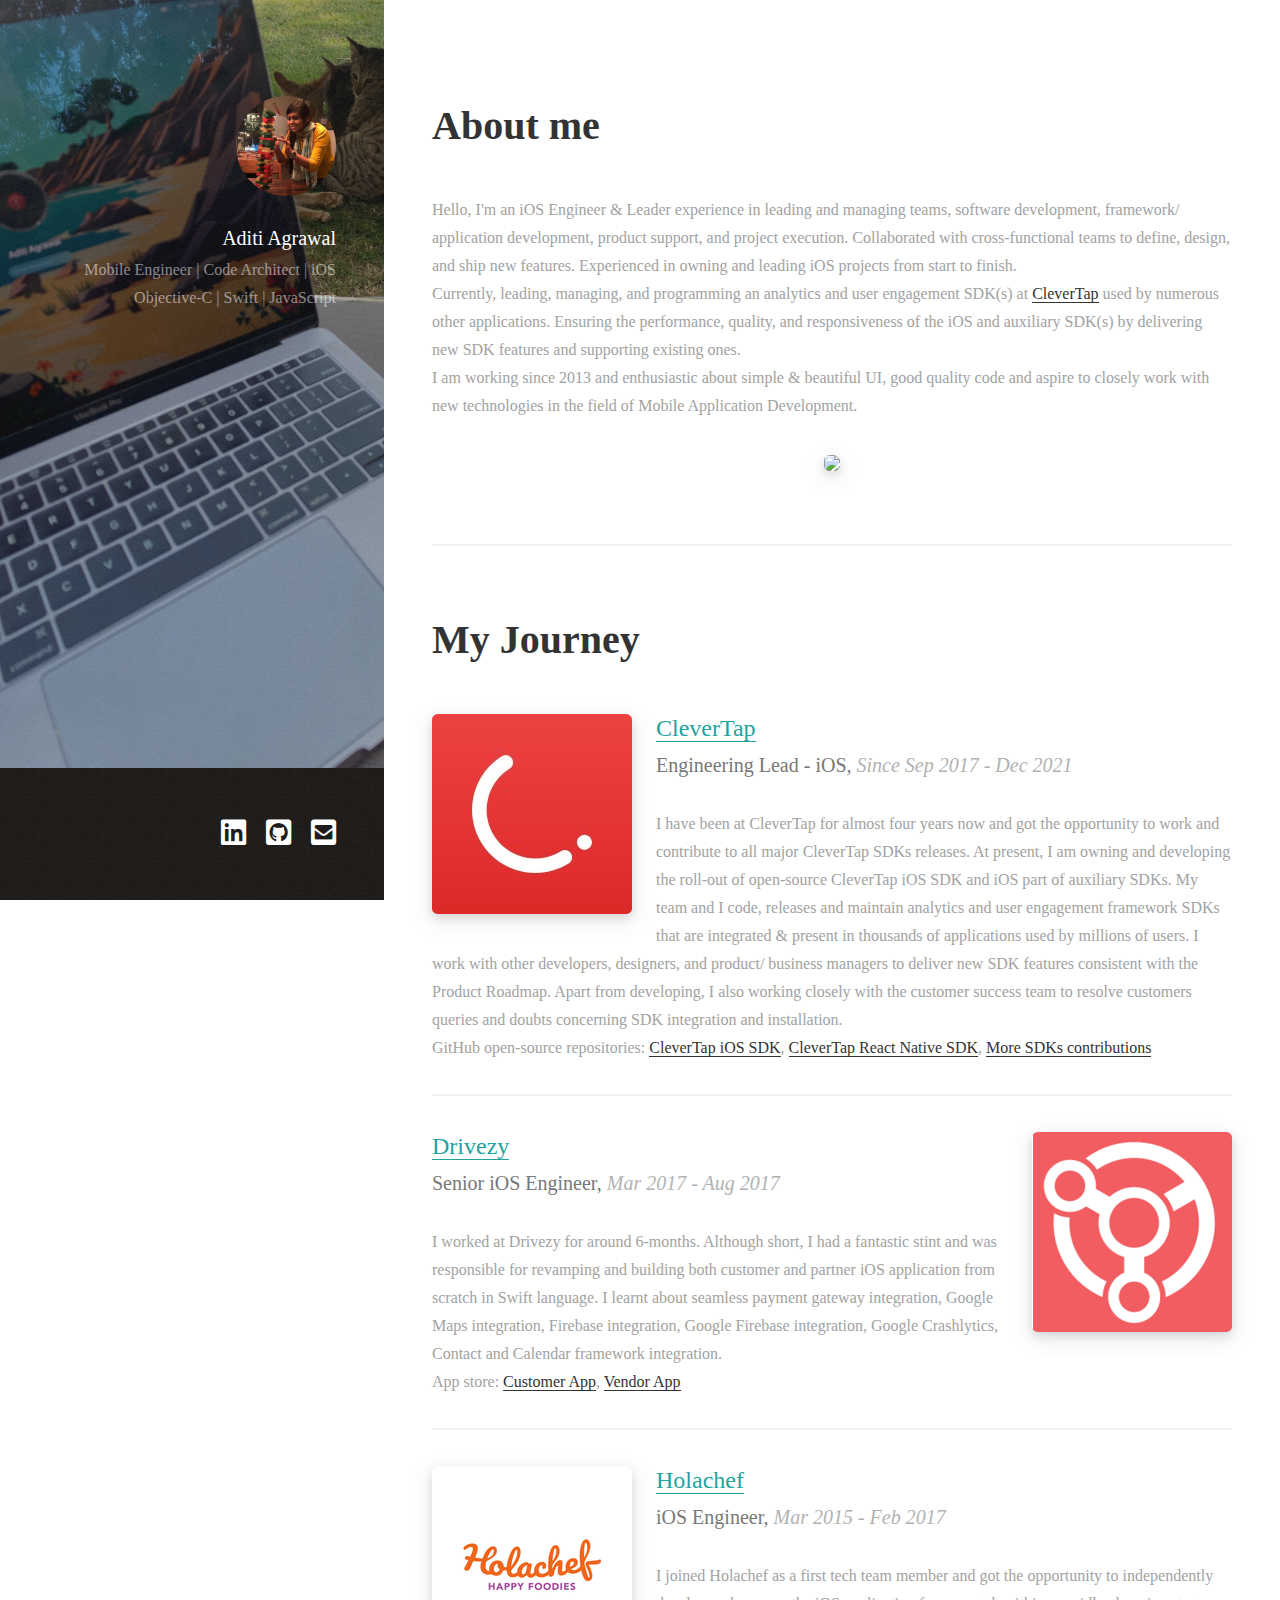
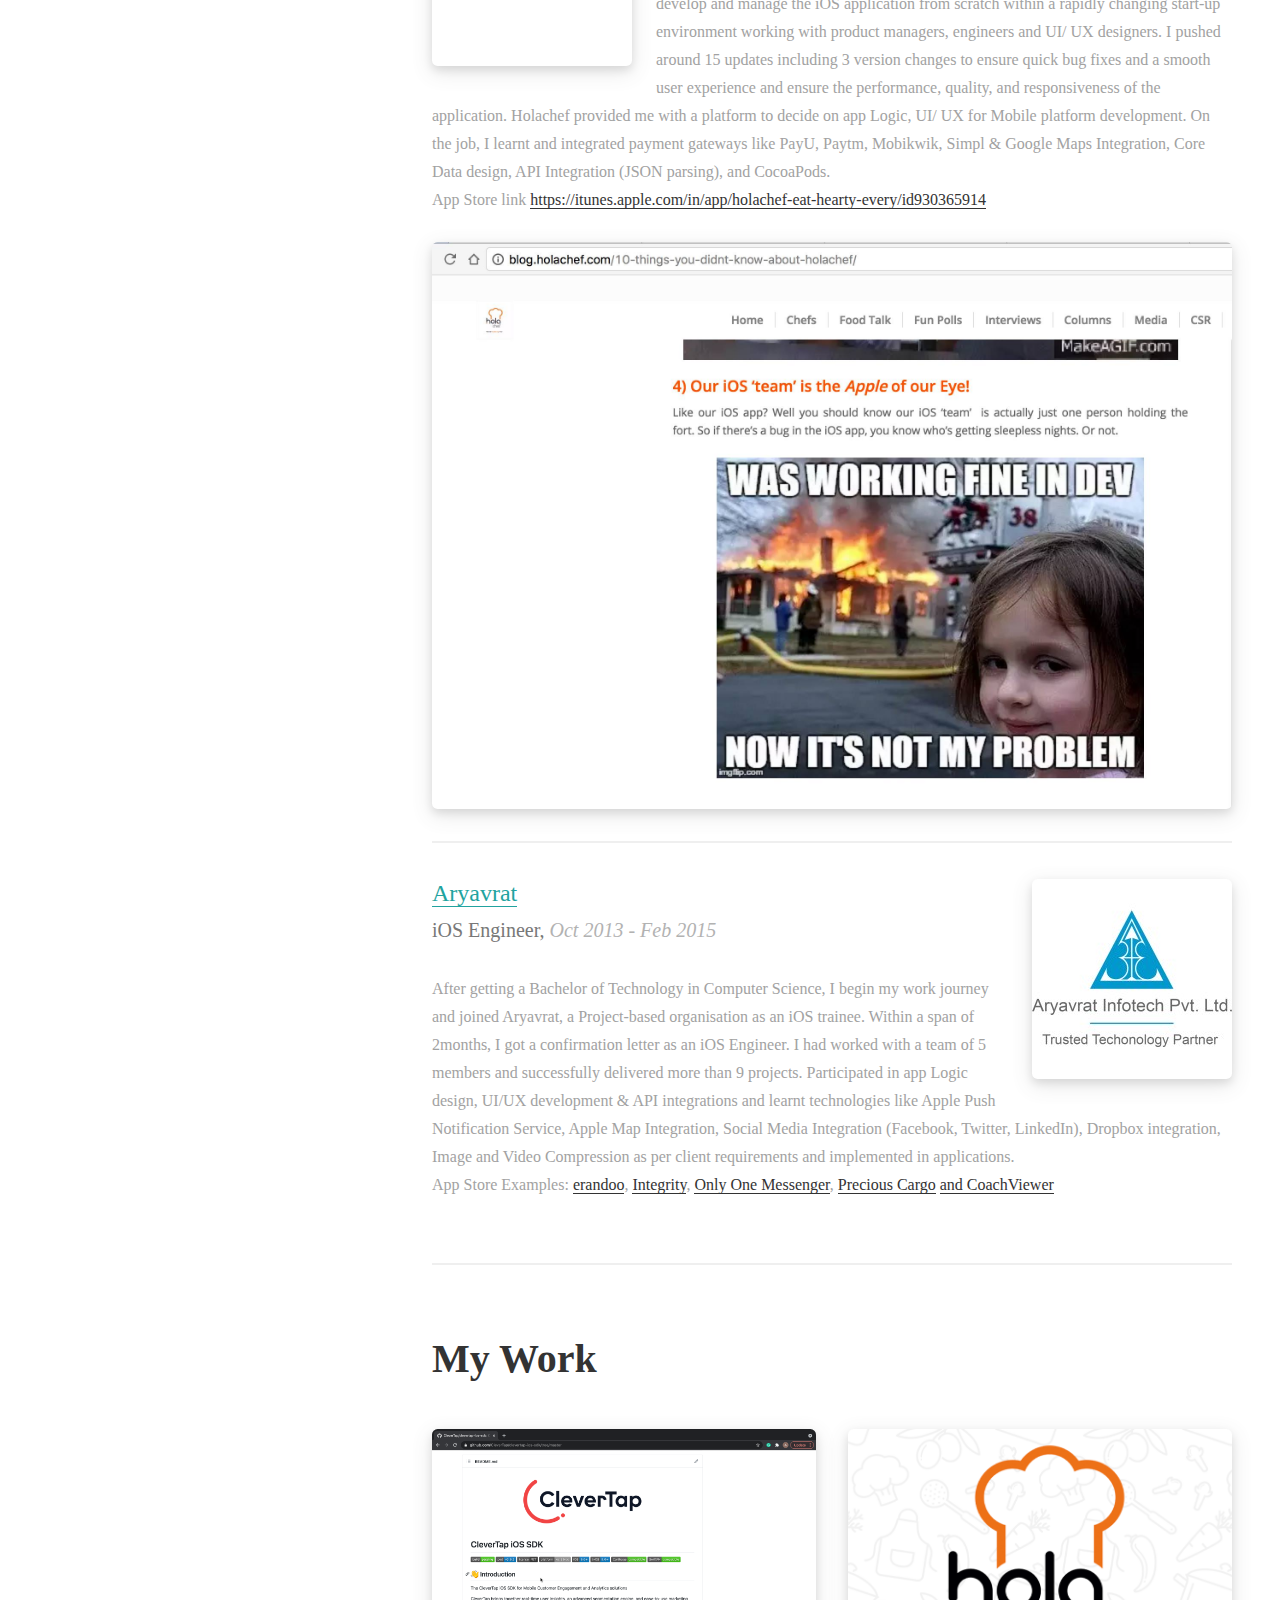
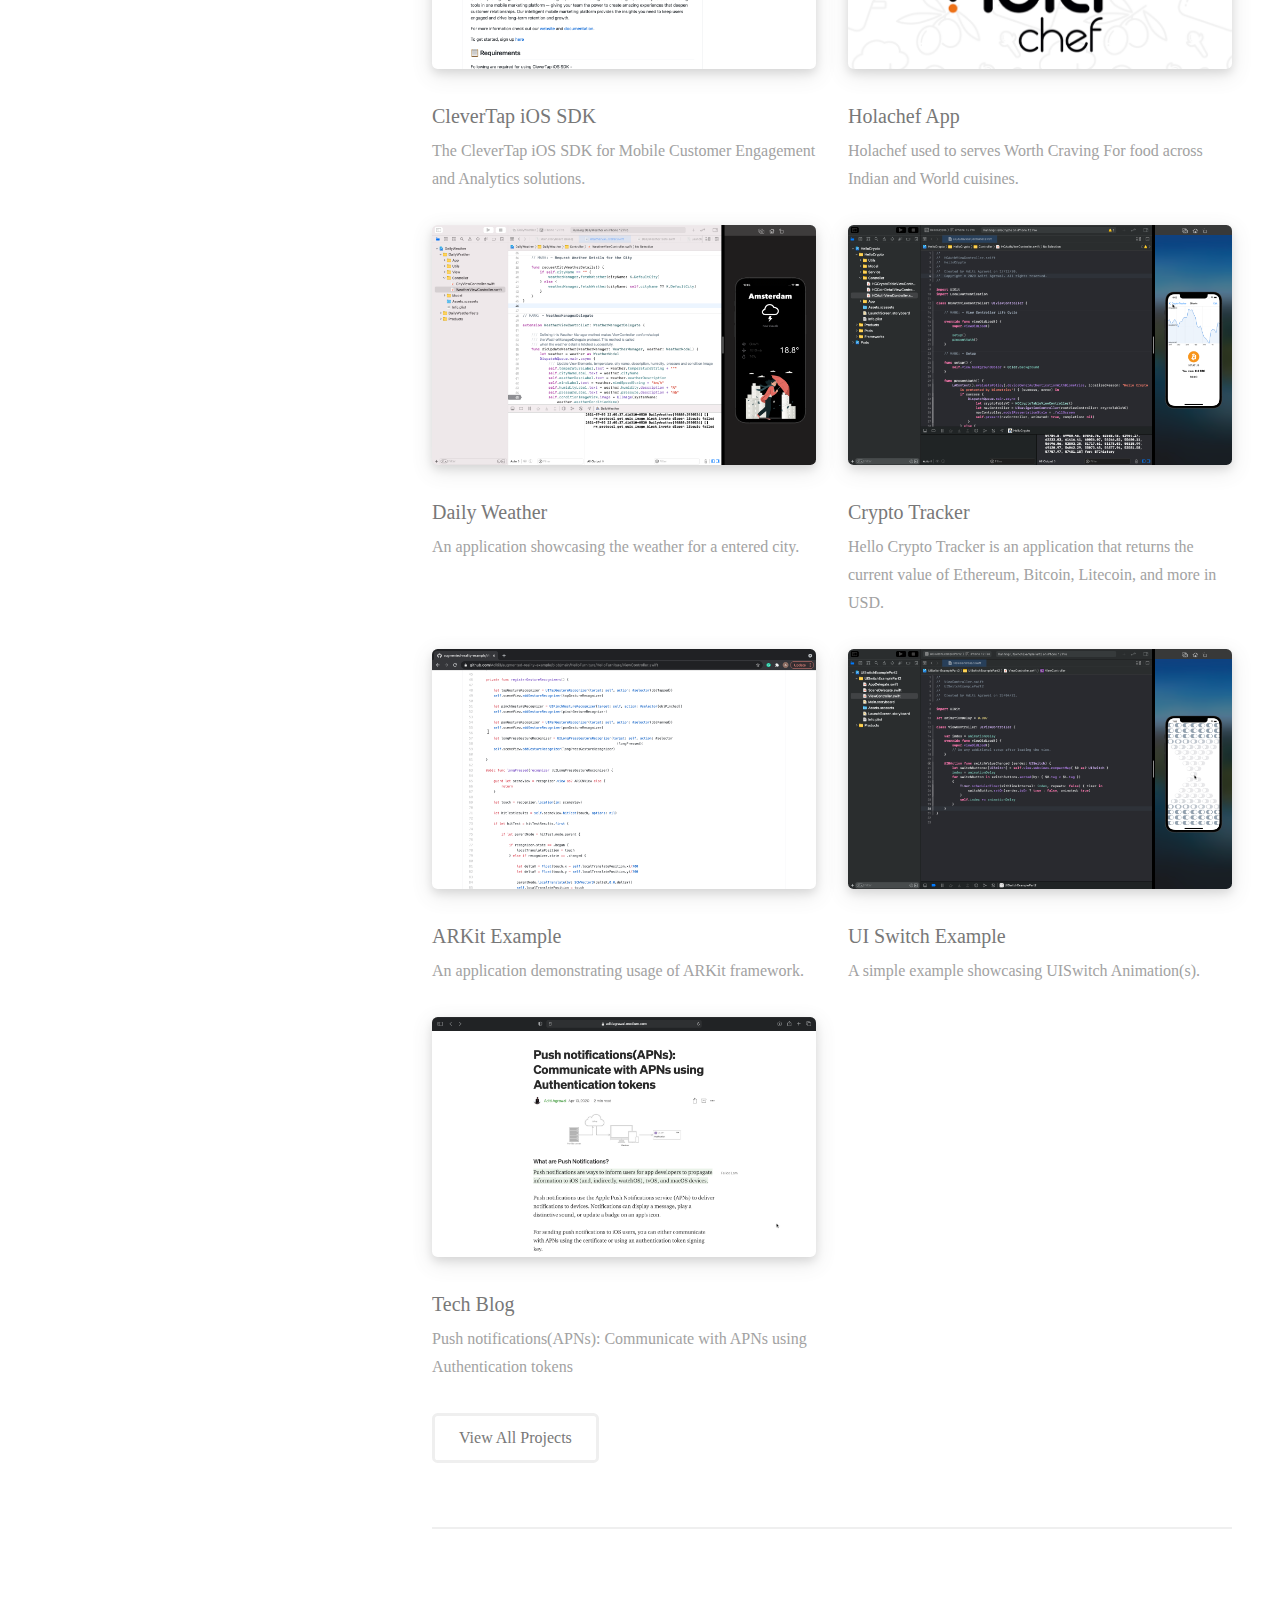
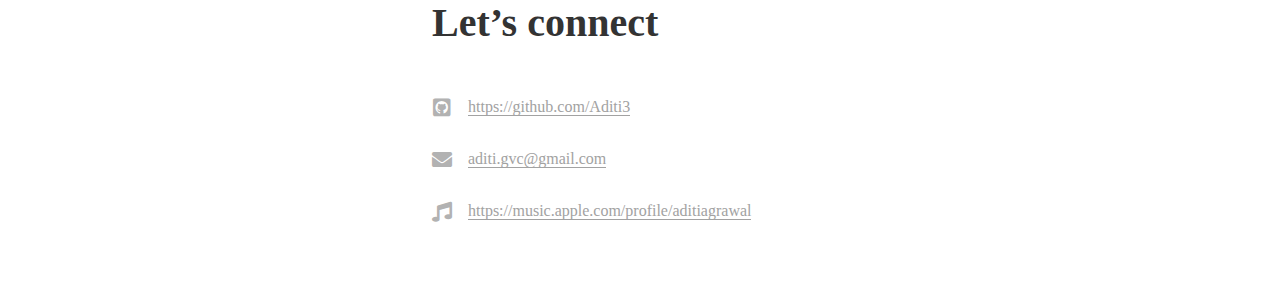
==== commit 189a8f34: "Update index.html" ====
--- a/index.html
+++ b/index.html
@@ -56,7 +56,7 @@
             <span class="image left"><img src="images/journey/ct.jpg" alt="" /></span>
             <header>
                 <h2 style="color:#22A39F;"> <a href="https://www.clevertap.com/">CleverTap</a> </h2>
-                <p><strong>Team Lead Manager - iOS,</strong> <em>Since</em> <em>Sep 2017 - Dec 2021</em></p>
+                <p><strong>Engineering Lead - iOS,</strong> <em>Since</em> <em>Sep 2017 - Dec 2021</em></p>
             </header>
             <p>
                 I have been at CleverTap for almost four years now and got the opportunity to work and contribute to all major CleverTap SDKs releases. At present, I am owning and developing the roll-out of open-source CleverTap iOS SDK and iOS part of auxiliary SDKs.
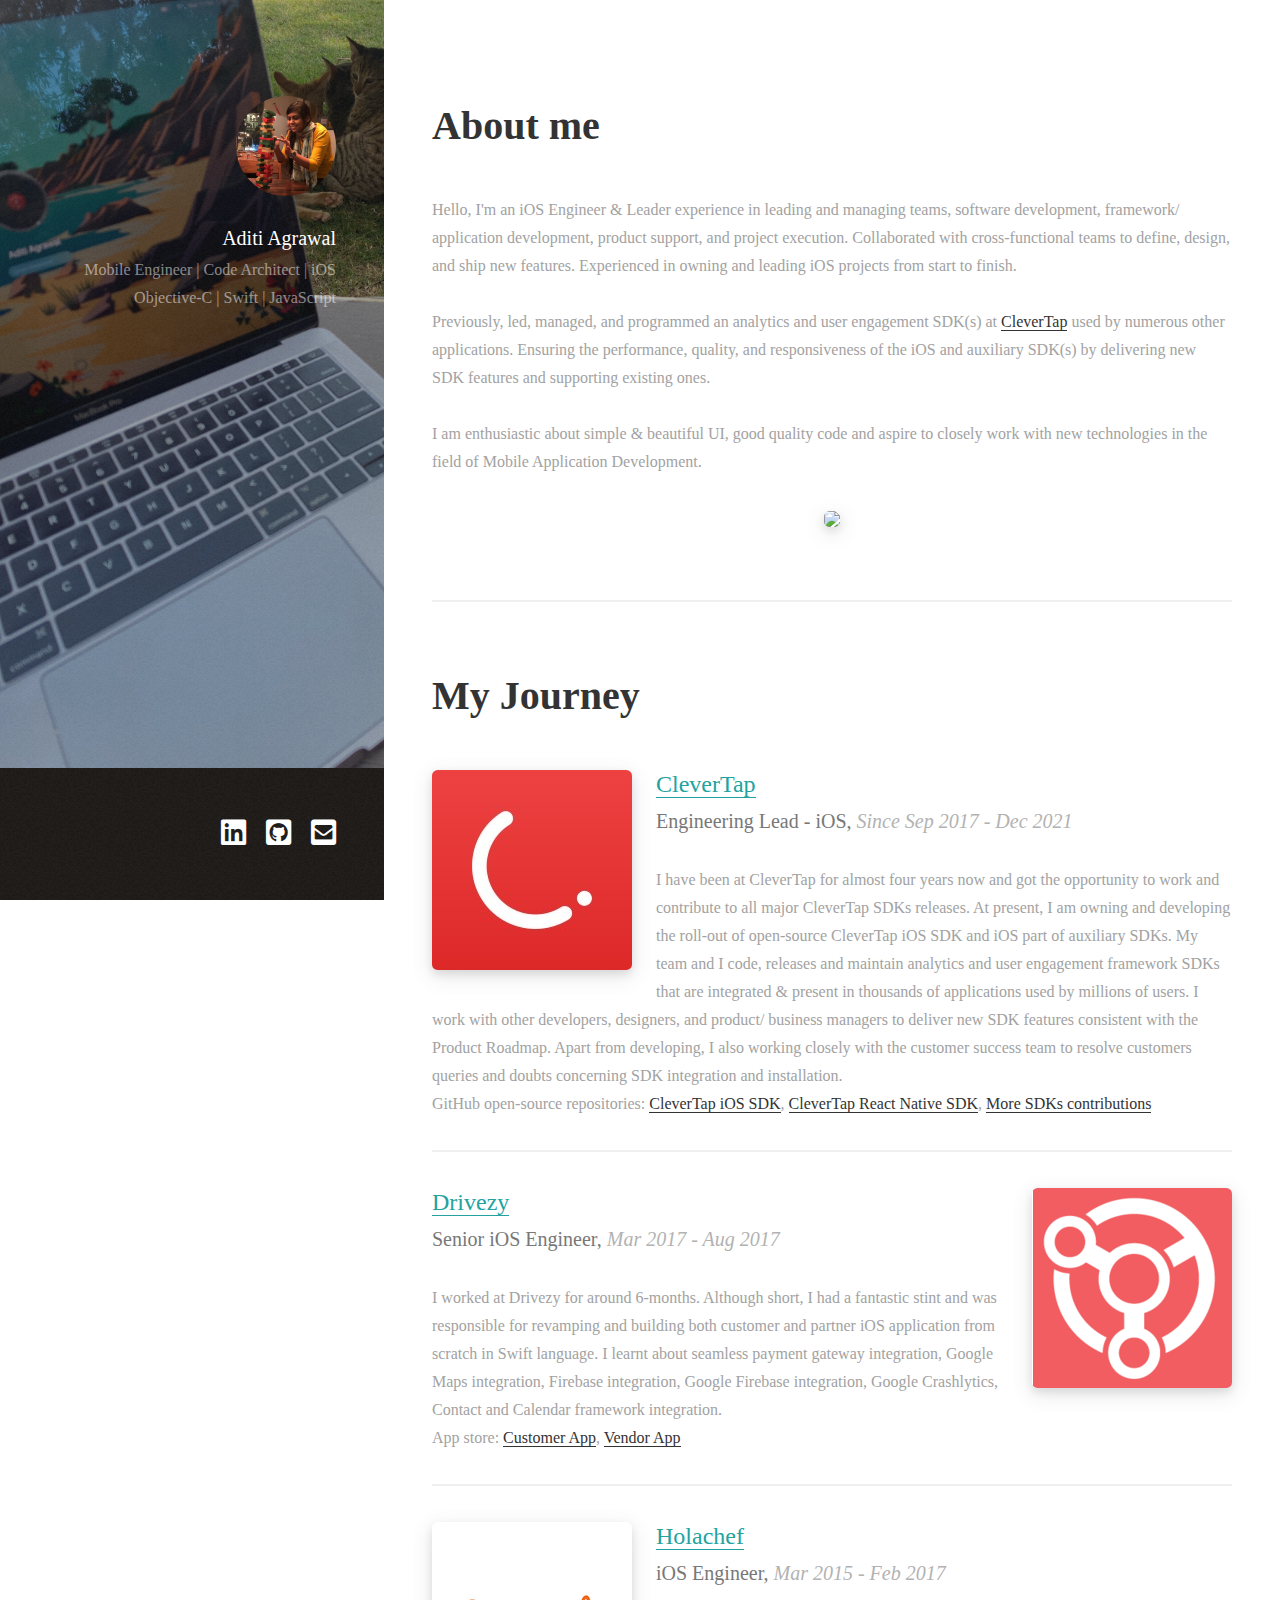
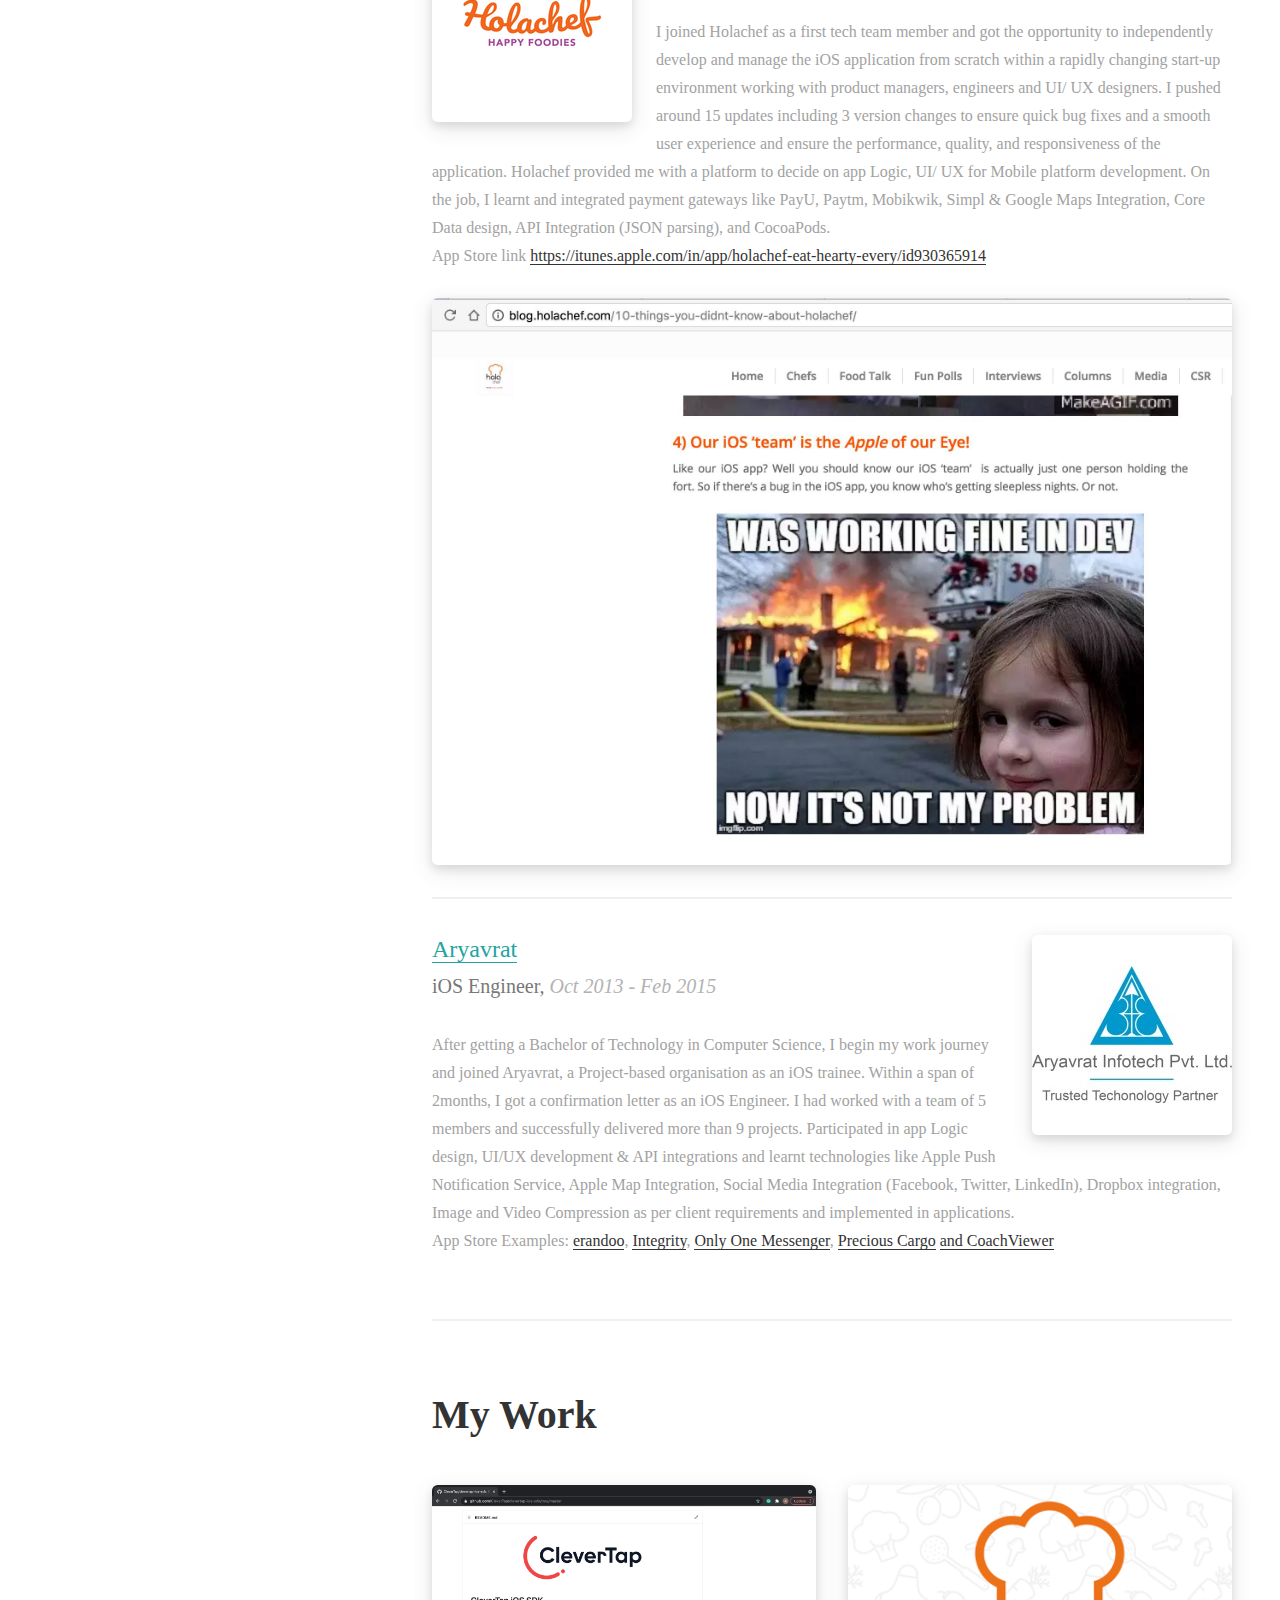
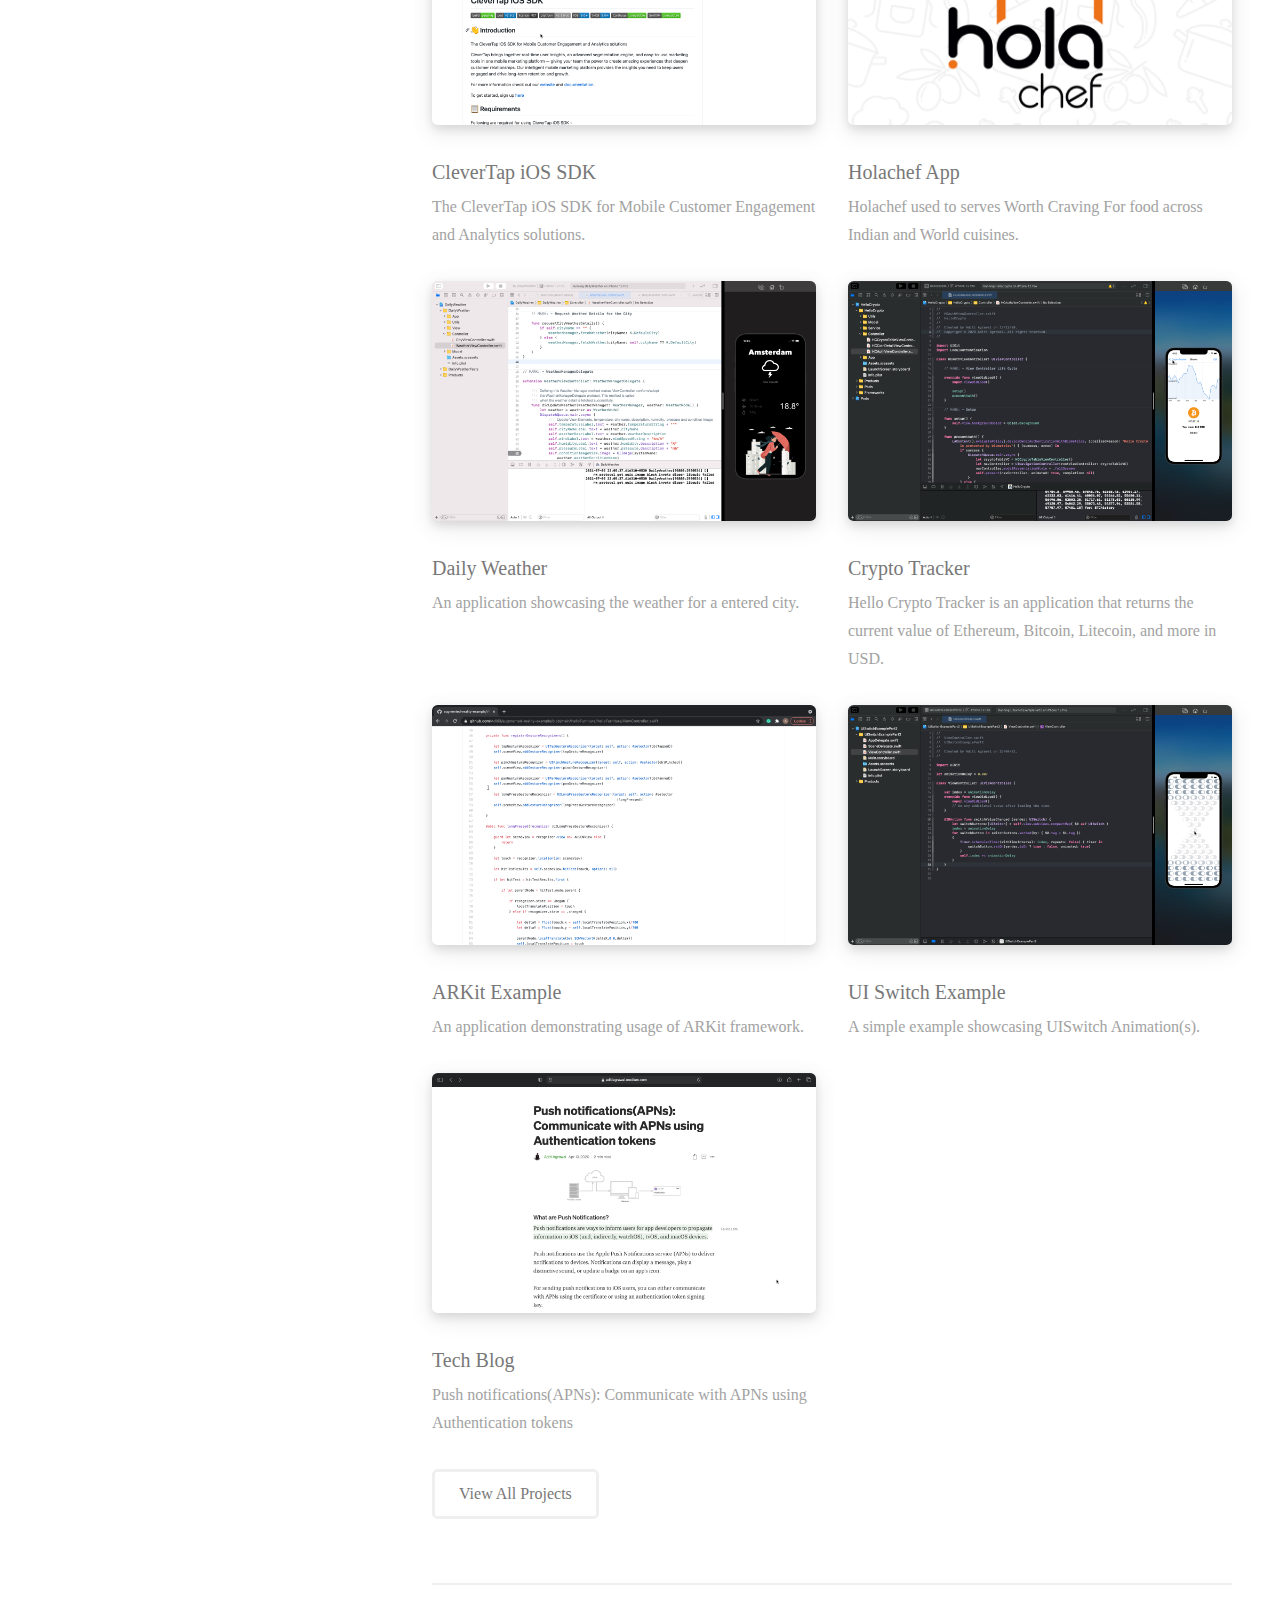
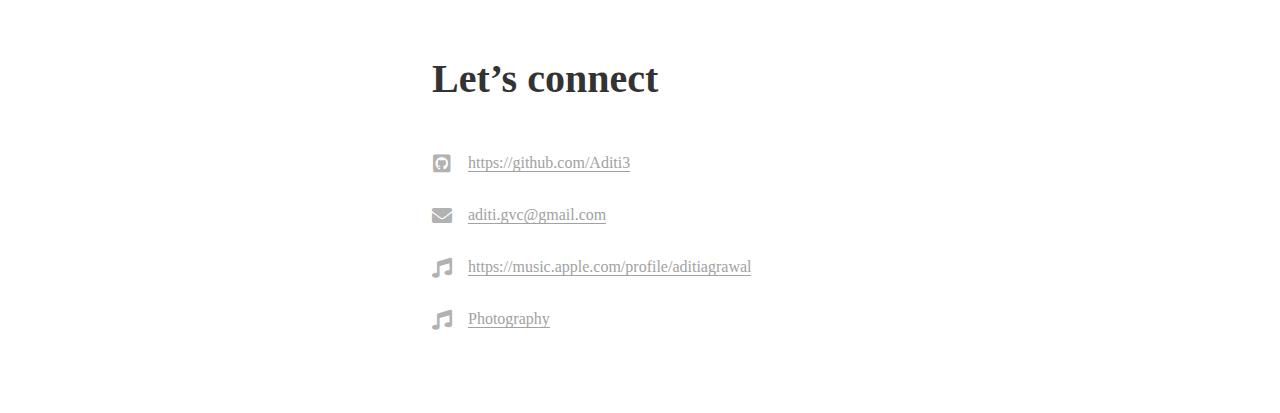
==== commit d3746a94: "Add photo.html" ====
--- a/index.html
+++ b/index.html
@@ -32,8 +32,8 @@
             </header>
             <p>
                 Hello, I'm an iOS Engineer & Leader experience in leading and managing teams, software development, framework/ application development, product support, and project execution. Collaborated with cross-functional teams to define, design, and ship new features. Experienced in owning and leading iOS projects from start to finish.
-                <br /> Currently, leading, managing, and programming an analytics and user engagement SDK(s) at  <a href="https://clevertap.com/">CleverTap</a> used by numerous other applications. Ensuring the performance, quality, and responsiveness of the iOS and auxiliary SDK(s) by delivering new SDK features and supporting existing ones.
-                <br /> I am working since 2013 and enthusiastic about simple & beautiful UI, good quality code and aspire to closely work with new technologies in the field of Mobile Application Development.
+                <br/><br/> Previously, led, managed, and programmed an analytics and user engagement SDK(s) at  <a href="https://clevertap.com/">CleverTap</a> used by numerous other applications. Ensuring the performance, quality, and responsiveness of the iOS and auxiliary SDK(s) by delivering new SDK features and supporting existing ones.
+                <br/><br/> I am enthusiastic about simple & beautiful UI, good quality code and aspire to closely work with new technologies in the field of Mobile Application Development.
 
 
             <p>
@@ -55,7 +55,7 @@
             </header>
             <span class="image left"><img src="images/journey/ct.jpg" alt="" /></span>
             <header>
-                <h2 style="color:#22A39F;"> <a href="https://www.clevertap.com/">CleverTap</a> </h2>
+                <h2 style="color:#22A39F;"><a href="https://www.clevertap.com/">CleverTap</a> </h2>
                 <p><strong>Engineering Lead - iOS,</strong> <em>Since</em> <em>Sep 2017 - Dec 2021</em></p>
             </header>
             <p>
@@ -71,7 +71,7 @@
 
             <p><span class="image right"><img src="images/journey/drivezy.jpg" alt="" /></span></p>
             <header>
-                <h2 style="color:#22A39F;"> <a href="https://www.drivezy.com/">Drivezy</a> </h2>
+                <h2 style="color:#22A39F;"><a href="https://www.drivezy.com/">Drivezy</a> </h2>
                 <p><strong>Senior iOS Engineer,</strong> <em>Mar 2017 - Aug 2017</em></p>
             </header>
             <p>
@@ -186,6 +186,10 @@
                         <li>
                             <h3 class="icon solid fa-music"><span class="label">Music</span></h3>
                             <a href="https://music.apple.com/profile/aditiagrawal">https://music.apple.com/profile/aditiagrawal</a>
+                        </li>
+                        <li>
+                            <h3 class="icon solid fa-music"><span class="label">Photography</span></h3>
+                            <a href="./photography.html"><span class="label">Photography</span></a>
                         </li>
                     </ul>
                 </div>
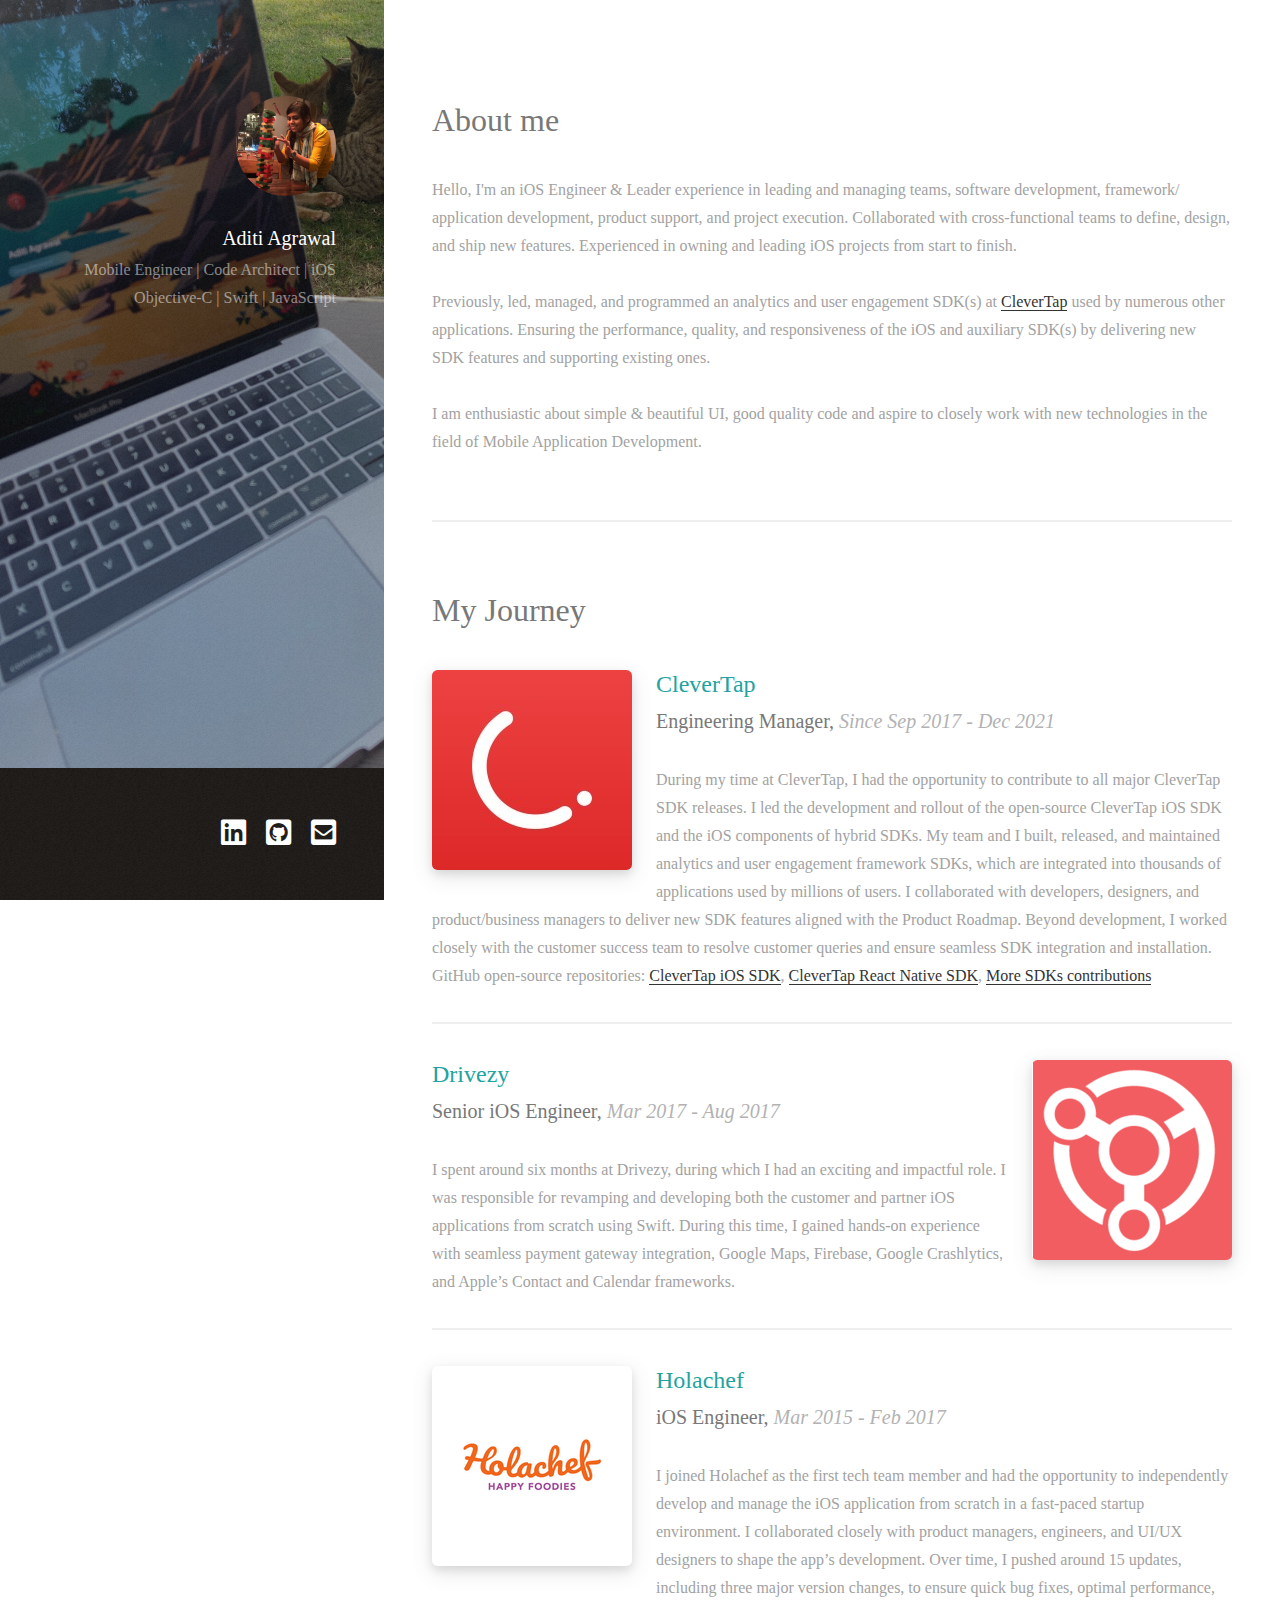
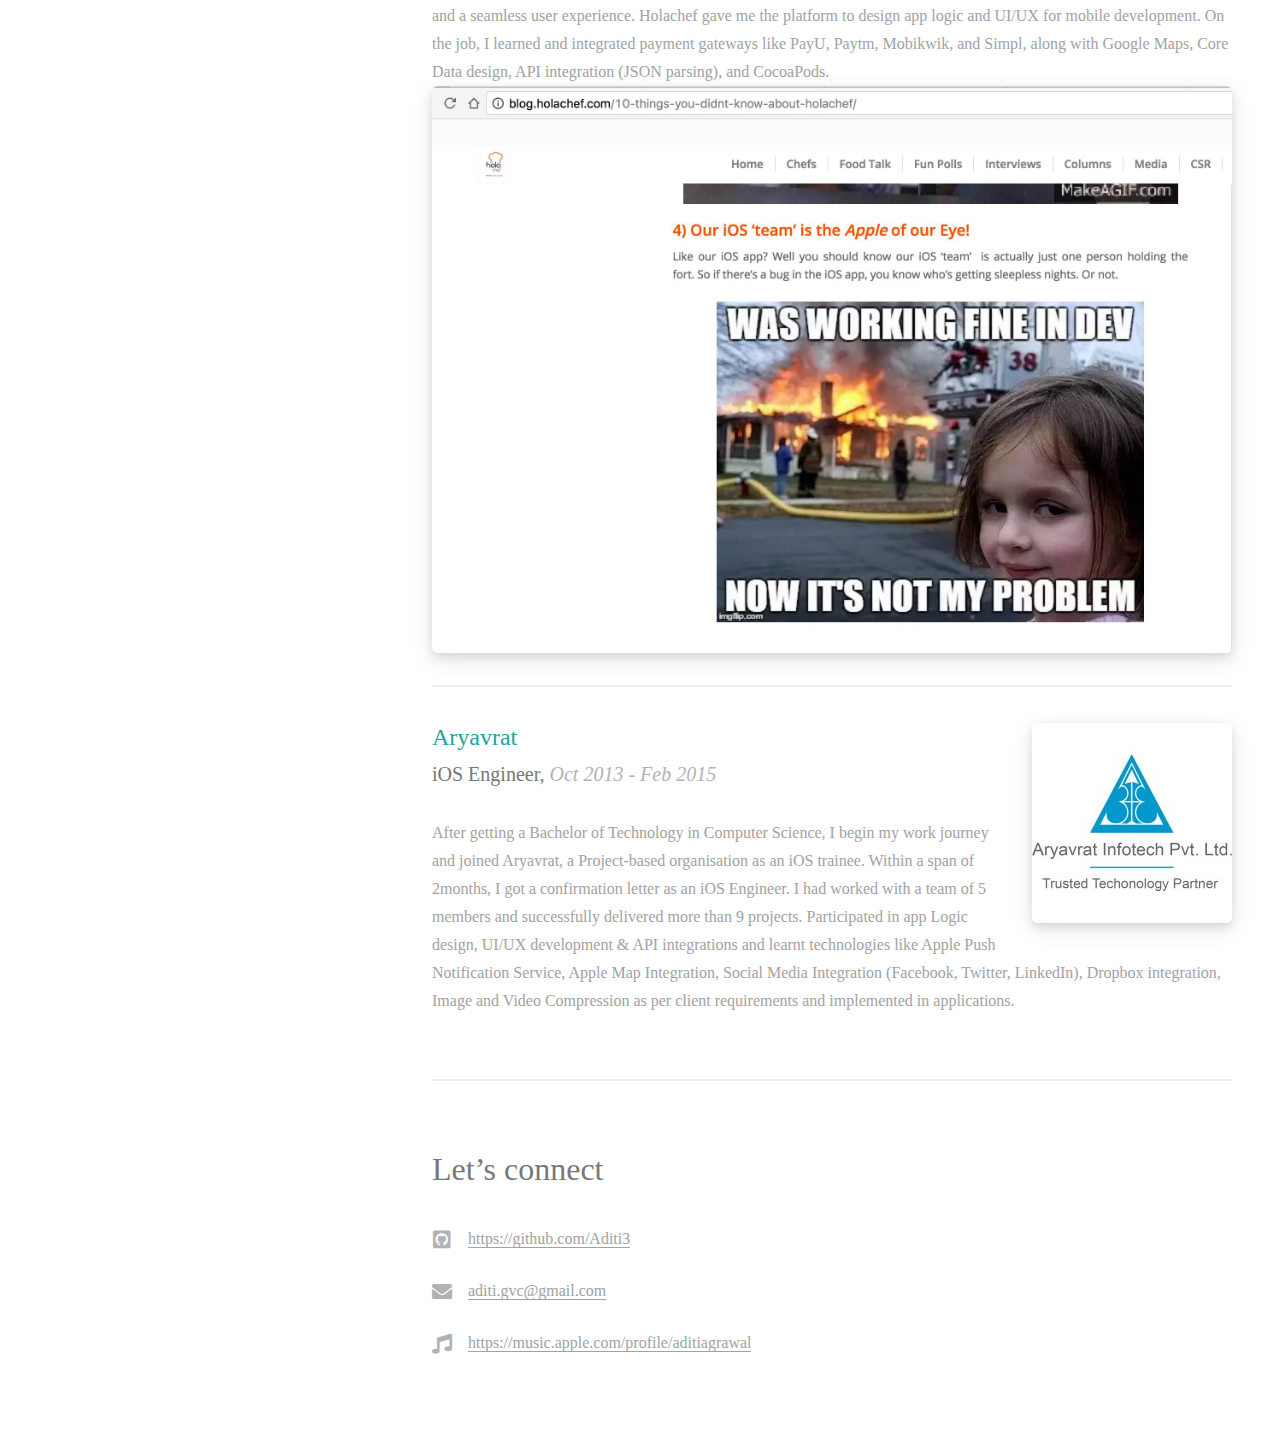
==== commit ceaab973: "Update content" ====
--- a/index.html
+++ b/index.html
@@ -1,6 +1,7 @@
 ﻿<!DOCTYPE HTML>
 
 <html>
+
 <head>
     <title>Aditi Agrawal</title>
     <meta charset="utf-8" />
@@ -9,6 +10,7 @@
     <link rel="icon" href="images/favicon.png" type="images/favicon.png" sizes="16x16">
 
 </head>
+
 <body class="is-preload">
 
     <!-- Header -->
@@ -28,22 +30,19 @@
         <!-- One -->
         <section id="one">
             <header class="major">
-                <h2>About me</h2>
+                <h1>About me</h1>
             </header>
             <p>
-                Hello, I'm an iOS Engineer & Leader experience in leading and managing teams, software development, framework/ application development, product support, and project execution. Collaborated with cross-functional teams to define, design, and ship new features. Experienced in owning and leading iOS projects from start to finish.
-                <br/><br/> Previously, led, managed, and programmed an analytics and user engagement SDK(s) at  <a href="https://clevertap.com/">CleverTap</a> used by numerous other applications. Ensuring the performance, quality, and responsiveness of the iOS and auxiliary SDK(s) by delivering new SDK features and supporting existing ones.
-                <br/><br/> I am enthusiastic about simple & beautiful UI, good quality code and aspire to closely work with new technologies in the field of Mobile Application Development.
-
-
-            <p>
-                <center>
-                    <span class="image">
-                        <img src="https://metrics.lecoq.io/aditi3?template=classic&base.header=0&base.activity=0&base.community=0&base.repositories=0&base.metadata=0&isocalendar=1&lines=1&isocalendar.duration=full-year&config.timezone=Asia%2FCalcutta" />
-                    </span>
-                </center>
-            </p>
-
+                Hello, I'm an iOS Engineer & Leader experience in leading and managing teams, software development,
+                framework/ application development, product support, and project execution. Collaborated with
+                cross-functional teams to define, design, and ship new features. Experienced in owning and leading iOS
+                projects from start to finish.
+                <br /><br /> Previously, led, managed, and programmed an analytics and user engagement SDK(s) at <a
+                    href="https://clevertap.com/">CleverTap</a> used by numerous other applications. Ensuring the
+                performance, quality, and responsiveness of the iOS and auxiliary SDK(s) by delivering new SDK features
+                and supporting existing ones.
+                <br /><br /> I am enthusiastic about simple & beautiful UI, good quality code and aspire to closely work
+                with new technologies in the field of Mobile Application Development.
 
             </p>
         </section>
@@ -51,17 +50,22 @@
         <!-- two -->
         <section id="two">
             <header class="major">
-                <h2>My Journey</h2>
+                <h1>My Journey</h1>
             </header>
             <span class="image left"><img src="images/journey/ct.jpg" alt="" /></span>
             <header>
-                <h2 style="color:#22A39F;"><a href="https://www.clevertap.com/">CleverTap</a> </h2>
-                <p><strong>Engineering Lead - iOS,</strong> <em>Since</em> <em>Sep 2017 - Dec 2021</em></p>
+                <h2 style="color:#22A39F;">CleverTap</a> </h2>
+                <p><strong>Engineering Manager,</strong> <em>Since</em> <em>Sep 2017 - Dec 2021</em></p>
             </header>
             <p>
-                I have been at CleverTap for almost four years now and got the opportunity to work and contribute to all major CleverTap SDKs releases. At present, I am owning and developing the roll-out of open-source CleverTap iOS SDK and iOS part of auxiliary SDKs.
-                My team and I code, releases and maintain analytics and user engagement framework SDKs that are integrated & present in thousands of applications used by millions of users. I work with other developers, designers, and product/ business managers to deliver new SDK features consistent with the Product Roadmap.
-                Apart from developing, I also working closely with the customer success team to resolve customers queries and doubts concerning SDK integration and installation.
+                During my time at CleverTap, I had the opportunity to contribute to all major CleverTap SDK releases. I
+                led the development and rollout of the open-source CleverTap iOS SDK and the iOS components of hybrid
+                SDKs.
+                My team and I built, released, and maintained analytics and user engagement framework SDKs, which are
+                integrated into thousands of applications used by millions of users. I collaborated with developers,
+                designers, and product/business managers to deliver new SDK features aligned with the Product Roadmap.
+                Beyond development, I worked closely with the customer success team to resolve customer queries and
+                ensure seamless SDK integration and installation.
                 <br /> GitHub open-source repositories:
                 <a href="https://github.com/CleverTap/clevertap-ios-sdk">CleverTap iOS SDK</a>,
                 <a href="https://github.com/CleverTap/clevertap-react-native">CleverTap React Native SDK</a>,
@@ -71,106 +75,61 @@
 
             <p><span class="image right"><img src="images/journey/drivezy.jpg" alt="" /></span></p>
             <header>
-                <h2 style="color:#22A39F;"><a href="https://www.drivezy.com/">Drivezy</a> </h2>
+                <h2 style="color:#22A39F;">Drivezy</a> </h2>
                 <p><strong>Senior iOS Engineer,</strong> <em>Mar 2017 - Aug 2017</em></p>
             </header>
             <p>
-                I worked at Drivezy for around 6-months.
-                Although short, I had a fantastic stint and was responsible for revamping and building both customer and partner iOS application from scratch in Swift language.
-                I learnt about seamless payment gateway integration, Google Maps integration, Firebase integration, Google Firebase integration, Google Crashlytics, Contact and Calendar framework integration.
-                <br /> App store:
-                <a href="https://apps.apple.com/in/app/drivezy/id1048221336">Customer App</a>,
-                <a href="https: //itunes.apple.com/in/app/justconnect-partner/id1178562128">Vendor App</a>
+                I spent around six months at Drivezy, during which I had an exciting and impactful role.
+                I was responsible for revamping and developing both the customer and partner iOS applications from
+                scratch using Swift.
+
+                During this time, I gained hands-on experience with seamless payment gateway integration, Google Maps,
+                Firebase, Google Crashlytics, and Apple’s Contact and Calendar frameworks.
             </p>
             <hr />
 
             <span class="image left"><img src="images/journey/holachef.jpg" alt="" /></span>
             <header>
-                <h2 style="color:#22A39F;"> <a href="https://www.holachef.com/">Holachef</a> </h2>
+                <h2 style="color:#22A39F;">Holachef</a> </h2>
                 <p><strong>iOS Engineer,</strong> <em>Mar 2015 - Feb 2017</em></p>
             </header>
             <p>
-                I joined Holachef as a first tech team member and got the opportunity to independently develop and manage the iOS application from scratch within a rapidly changing start-up environment working with product managers, engineers and UI/ UX designers.
-                I pushed around 15 updates including 3 version changes to ensure quick bug fixes and a smooth user experience and ensure the performance, quality, and responsiveness of the application.
-                Holachef provided me with a platform to decide on app Logic, UI/ UX for Mobile platform development.
-                On the job, I learnt and integrated payment gateways like PayU, Paytm, Mobikwik, Simpl & Google Maps Integration, Core Data design, API Integration (JSON parsing), and CocoaPods.
-                <br /> App Store link <a href="https://itunes.apple.com/in/app/holachef-eat-hearty-every/id930365914"> https://itunes.apple.com/in/app/holachef-eat-hearty-every/id930365914 </a>
-                <br />
+                I joined Holachef as the first tech team member and had the opportunity to independently develop and
+                manage the iOS application from scratch in a fast-paced startup environment. I collaborated closely with
+                product managers, engineers, and UI/UX designers to shape the app’s development.
+
+                Over time, I pushed around 15 updates, including three major version changes, to ensure quick bug fixes,
+                optimal performance, and a seamless user experience. Holachef gave me the platform to design app logic
+                and UI/UX for mobile development.
+
+                On the job, I learned and integrated payment gateways like PayU, Paytm, Mobikwik, and Simpl, along with
+                Google Maps, Core Data design, API integration (JSON parsing), and CocoaPods.
                 <br /><span class="image fit"><img src="images/journey/hola-blog.jpg" alt="" /></span>
-
             </p>
             <hr />
 
             <span class="image right"><img src="images/journey/arya.jpg" alt="" /></span>
             <header>
-                <h2 style="color:#22A39F;"> <a href="https://www.aryausa.com/">Aryavrat</a> </h2>
+                <h2 style="color:#22A39F;">Aryavrat</a> </h2>
                 <p><strong>iOS Engineer,</strong> <em>Oct 2013 - Feb 2015</em></p>
             </header>
             <p>
-                After getting a Bachelor of Technology in Computer Science, I begin my work journey and joined Aryavrat, a Project-based organisation as an iOS trainee.
-                Within a span of 2months, I got a confirmation letter as an iOS Engineer. I had worked with a team of 5 members and successfully delivered more than 9 projects.
-                Participated in app Logic design, UI/UX development & API integrations and learnt technologies like Apple Push Notification Service, Apple Map Integration, Social Media Integration (Facebook, Twitter, LinkedIn), Dropbox integration, Image and Video Compression as per client requirements and implemented in applications.
-                <br />App Store Examples:
-                <a href="https://apps.apple.com/us/app/erandoo/id957284795">erandoo</a>,
-                <a href="https://apps.apple.com/us/app/integrity-the-cube/id897464602">Integrity</a>,
-                <a href="https://apps.apple.com/us/app/only-one-messenger/id971590444">Only One Messenger</a>,
-                <a href="https://itunes.apple.com/us/app/precious-cargo-app/id895459125">Precious Cargo</a>
-                <a href="https://apps.apple.com/in/app/coach-viewer/id692671007 ">and CoachViewer</a>
+                After getting a Bachelor of Technology in Computer Science, I begin my work journey and joined Aryavrat,
+                a Project-based organisation as an iOS trainee.
+                Within a span of 2months, I got a confirmation letter as an iOS Engineer. I had worked with a team of 5
+                members and successfully delivered more than 9 projects.
+                Participated in app Logic design, UI/UX development & API integrations and learnt technologies like
+                Apple Push Notification Service, Apple Map Integration, Social Media Integration (Facebook, Twitter,
+                LinkedIn), Dropbox integration, Image and Video Compression as per client requirements and implemented
+                in applications.
             </p>
 
-        </section>
-
-        <!-- Three -->
-        <section id="three">
-            <header class="major">
-                <h2>My Work</h2>
-            </header>
-            <div class="row">
-                <article class="col-6 col-12-xsmall">
-                    <a href="https://github.com/CleverTap/clevertap-ios-sdk" class="image fit thumb"><img src="images/thumbs/01.jpg" alt="" /></a>
-                    <h3>CleverTap iOS SDK</h3>
-                    <p>The CleverTap iOS SDK for Mobile Customer Engagement and Analytics solutions.</p>
-                </article>
-                <article class="col-6 col-12-xsmall">
-                    <a href="https://www.youtube.com/watch?v=8aZpkukeiM0" class="image fit thumb"><img src="images/thumbs/hola.png" alt="" /></a>
-                    <h3>Holachef App</h3>
-                    <p>Holachef used to serves Worth Craving For food across Indian and World cuisines.</p>
-                </article>
-                <article class="col-6 col-12-xsmall">
-                    <a href="https://github.com/Aditi3/weather-app-example" class="image fit thumb"><img src="images/thumbs/06.jpg" alt="" /></a>
-                    <h3>Daily Weather</h3>
-                    <p>An application showcasing the weather for a entered city.</p>
-                </article>
-                <article class="col-6 col-12-xsmall">
-                    <a href="https://github.com/Aditi3/crypto-tracker-example" class="image fit thumb"><img src="images/thumbs/03.jpg" alt="" /></a>
-                    <h3>Crypto Tracker</h3>
-                    <p>Hello Crypto Tracker is an application that returns the current value of Ethereum, Bitcoin, Litecoin, and more in USD.</p>
-                </article>
-                <article class="col-6 col-12-xsmall">
-                    <a href="https://github.com/Aditi3/augmented-reality-example" class="image fit thumb"><img src="images/thumbs/04.jpg" alt="" /></a>
-                    <h3>ARKit Example</h3>
-                    <p>An application demonstrating usage of ARKit framework.</p>
-                </article>
-                <article class="col-6 col-12-xsmall">
-                    <a href="https://github.com/Aditi3/switch-example" class="image fit thumb"><img src="images/thumbs/02.jpg" alt="" /></a>
-                    <h3>UI Switch Example</h3>
-                    <p>A simple example showcasing UISwitch Animation(s).</p>
-                </article>
-                <article class="col-6 col-12-xsmall">
-                    <a href="https://aditiagrawal.medium.com/push-notifications-apns-communicate-with-apns-using-authentication-tokens-1a9da45ba1a4" class="image fit thumb"><img src="images/thumbs/05.jpg" alt="" /></a>
-                    <h3>Tech Blog</h3>
-                    <p>Push notifications(APNs): Communicate with APNs using Authentication tokens</p>
-                </article>
-            </div>
-            <ul class="actions">
-                <li><a href="https://github.com/Aditi3?tab=repositories" class="button">View All Projects</a></li>
-            </ul>
         </section>
 
         <!-- four -->
         <section id="four">
             <header class="major">
-                <h2>Let’s connect</h2>
+                <h1>Let’s connect</h1>
             </header>
             <div class="row">
                 <div class="col-4 col-12-small">
@@ -185,26 +144,24 @@
                         </li>
                         <li>
                             <h3 class="icon solid fa-music"><span class="label">Music</span></h3>
-                            <a href="https://music.apple.com/profile/aditiagrawal">https://music.apple.com/profile/aditiagrawal</a>
-                        </li>
-                        <li>
-                            <h3 class="icon solid fa-music"><span class="label">Photography</span></h3>
-                            <a href="./photography.html"><span class="label">Photography</span></a>
+                            <a
+                                href="https://music.apple.com/profile/aditiagrawal">https://music.apple.com/profile/aditiagrawal</a>
                         </li>
                     </ul>
                 </div>
             </div>
         </section>
-
     </div>
-
     <!-- Footer -->
     <footer id="footer">
         <div class="inner">
             <ul class="icons">
-                <li><a href="https://www.linkedin.com/in/aditi-agrawal-64345974" class="icon brands fa-linkedin"><span class="label">LinkedIn</span></a></li>
-                <li><a href="https://github.com/Aditi3" class="icon brands fa-github-square"><span class="label">Github</span></a></li>
-                <li><a href="mailto:aditi.gvc@gmail.com" class="icon solid fa-envelope-square"><span class="label">Email</span></a></li>
+                <li><a href="https://www.linkedin.com/in/aditi-agrawal-64345974" class="icon brands fa-linkedin"><span
+                            class="label">LinkedIn</span></a></li>
+                <li><a href="https://github.com/Aditi3" class="icon brands fa-github-square"><span
+                            class="label">Github</span></a></li>
+                <li><a href="mailto:aditi.gvc@gmail.com" class="icon solid fa-envelope-square"><span
+                            class="label">Email</span></a></li>
             </ul>
         </div>
     </footer>
@@ -218,4 +175,5 @@
     <script src="assets/js/main.js"></script>
 
 </body>
-</html>
+
+</html>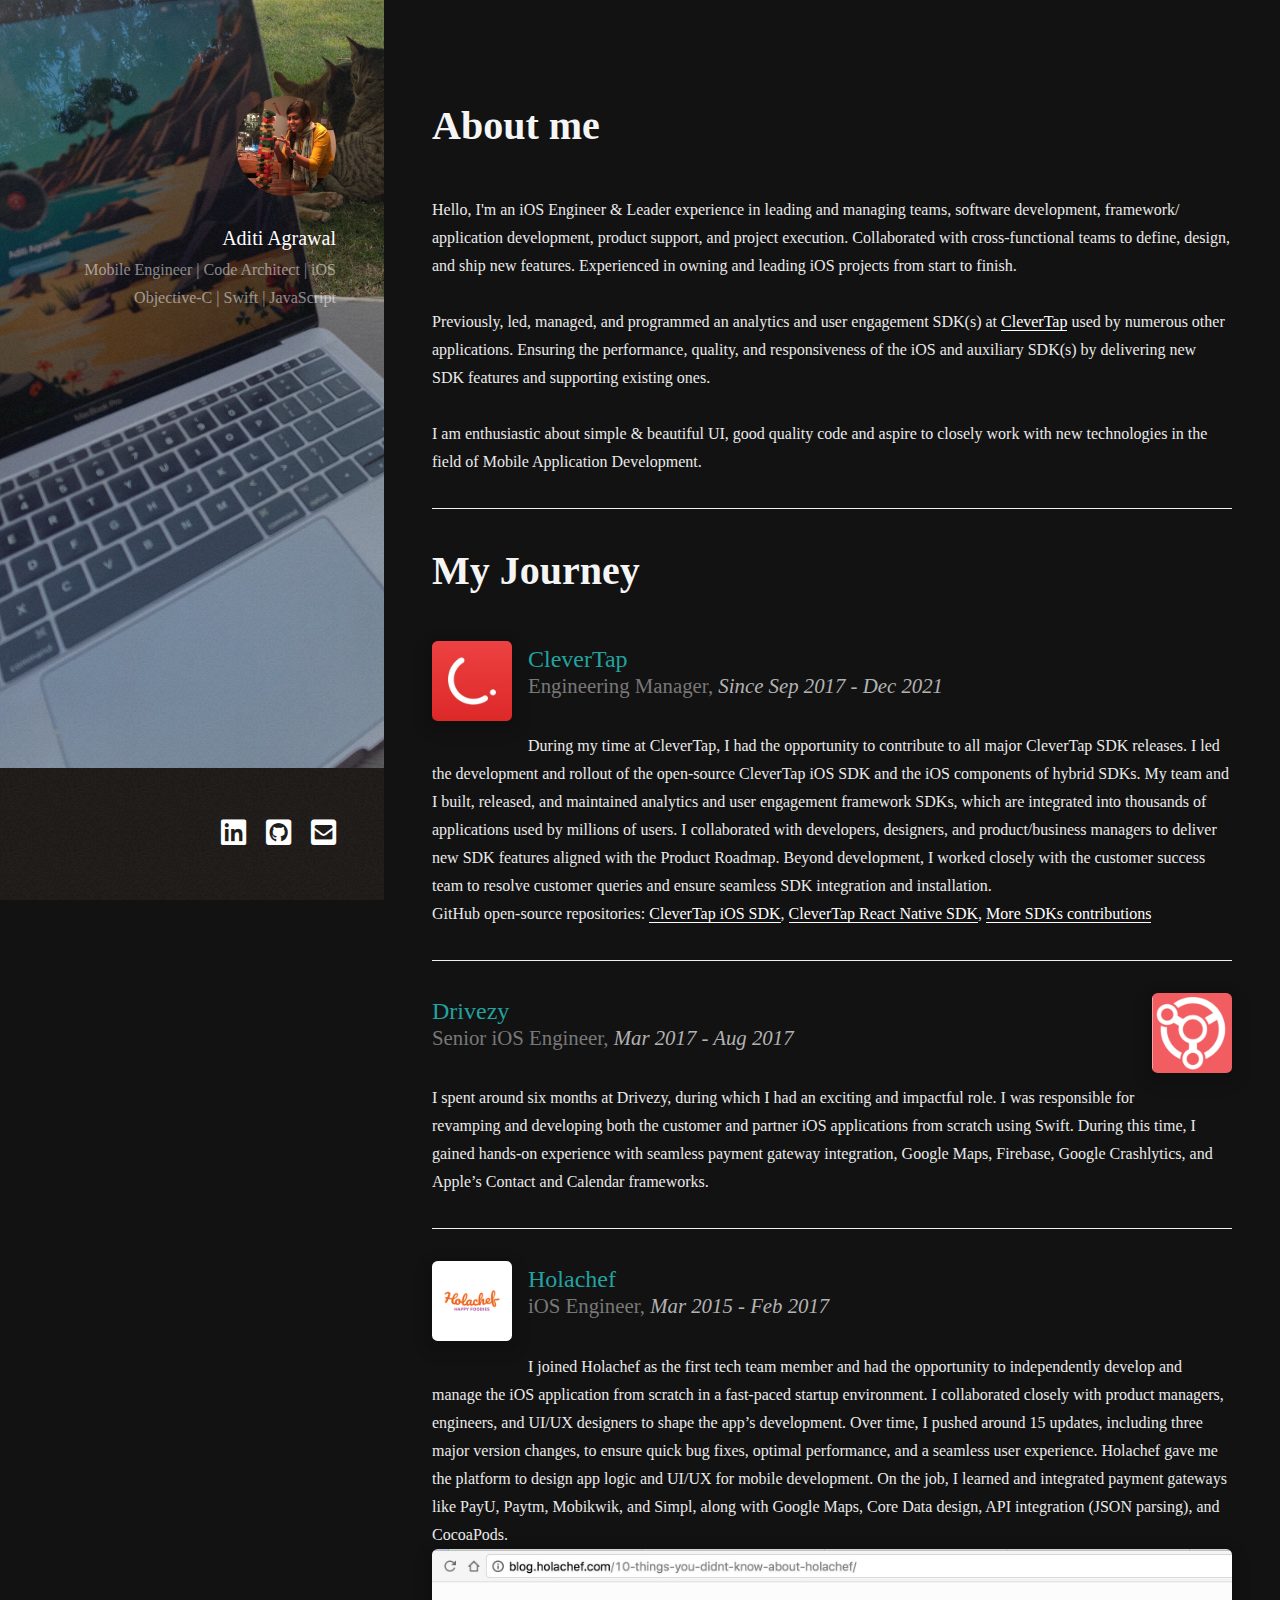
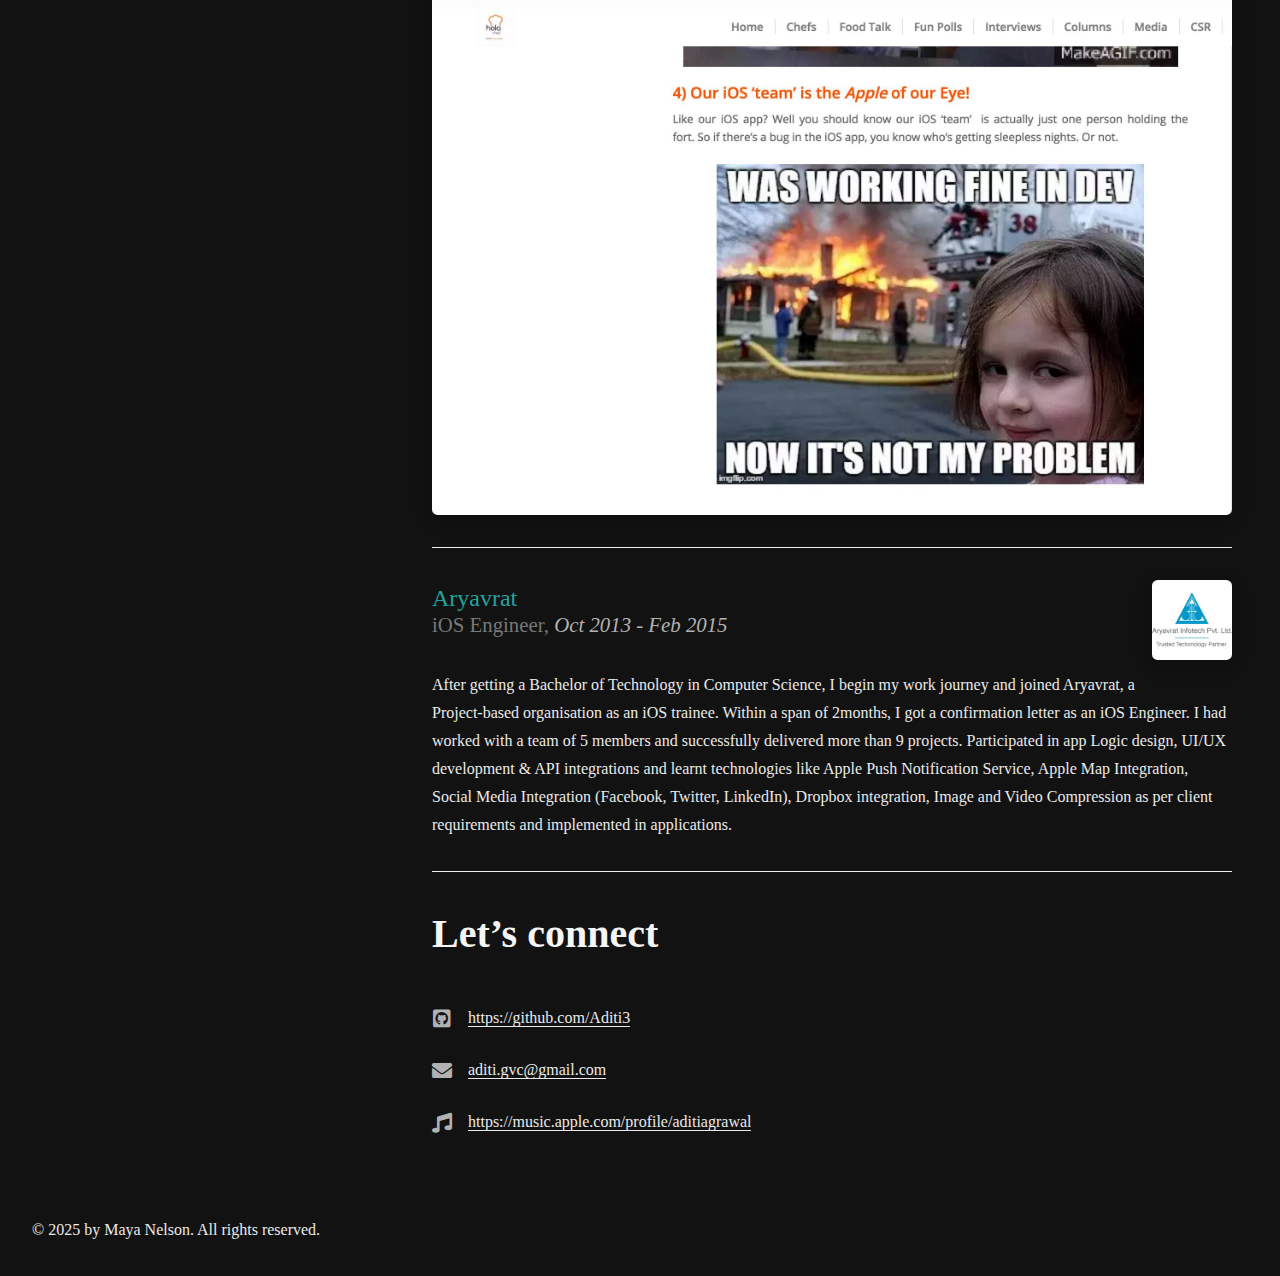
==== commit 59a15a8b: "Update content and website style" ====
--- a/index.html
+++ b/index.html
@@ -8,7 +8,6 @@
     <meta name="viewport" content="width=device-width, initial-scale=1, user-scalable=no" />
     <link rel="stylesheet" href="assets/css/main.css" />
     <link rel="icon" href="images/favicon.png" type="images/favicon.png" sizes="16x16">
-
 </head>
 
 <body class="is-preload">
@@ -174,6 +173,13 @@
     <script src="assets/js/util.js"></script>
     <script src="assets/js/main.js"></script>
 
+
+    <footer>
+        <div class="container">
+          <p>&copy; 2025 by Maya Nelson. All rights reserved.</p>
+        </div>
+      </footer>
+      
 </body>
 
 </html>--- a/assets/css/main.css
+++ b/assets/css/main.css
@@ -80,7 +80,7 @@
 }
 
 body {
-    background: #fff;
+    background: #121212;
     background-attachment: fixed;
     background-size: contain;
 }
@@ -97,7 +97,7 @@
     }
 
 body, input, select, textarea {
-    color: #a2a2a2;
+    color: #EAEAEA;
     font-family: "GeoBrandBold,CenturyGothic,AppleGothic,Gill Sans,Gill Sans MT,sans-serif";
     font-size: 16pt;
     font-weight: 400;
@@ -110,13 +110,13 @@
     -ms-transition: color 0.2s ease-in-out, border-color 0.2s ease-in-out;
     transition: color 0.2s ease-in-out, border-color 0.2s ease-in-out;
     border-bottom: solid 1px;
-    color: #333333;
+    color: #fff;
     text-decoration: none;
 }
 
     a:hover {
         border-bottom-color: transparent;
-        color: #333333 !important;
+        color: #fff !important;
         text-decoration: none;
     }
 
@@ -190,7 +190,7 @@
 
 hr {
     border: 0;
-    border-bottom: solid 2px #efefef;
+    border-bottom: solid 1px #efefef;
     margin: 2em 0;
 }
 
@@ -1764,8 +1764,8 @@
 }
 
 header h2 + p {
-    font-size: 1.25em;
-    margin-top: -1em;
+    font-size: 1.3em;
+    margin-top: -1.5em;
     line-height: 1.5em;
 }
 
@@ -1785,7 +1785,13 @@
 
 header.major h2 {
     font-size: 2.5em;
-    color: #333333;
+    color: #F5F5F5;
+    font-weight: 900;
+}
+
+header.major h1 {
+    font-size: 2.5em;
+    color: #F5F5F5;
     font-weight: 900;
 }
 
@@ -1836,7 +1842,7 @@
     input[type="email"]:focus,
     select:focus,
     textarea:focus {
-        border-color: #333333;
+        border-color: #fff;
     }
 
 select {
@@ -1941,7 +1947,7 @@
 
     input[type="checkbox"]:focus + label:before,
     input[type="radio"]:focus + label:before {
-        border-color: #333333;
+        border-color: #fff;
     }
 
     input[type="checkbox"] + label:before {
@@ -2100,18 +2106,18 @@
 
     .image.left {
         float: left;
-        margin: 0 1.5em 1em 0;
-        top: 0.25em;
+        margin: 0 1em 1em 0;
+        top: 0em;
     }
 
     .image.right {
         float: right;
-        margin: 0 0 1em 1.5em;
-        top: 0.25em;
+        margin: 0 0 1em 1em;
+        top: 0em;
     }
 
     .image.left, .image.right {
-        max-width: 40%;
+        max-width: 10%;
     }
 
         .image.left img, .image.right img {
@@ -2458,8 +2464,8 @@
     input[type="reset"]:hover,
     input[type="button"]:hover,
     .button:hover {
-        border-color: #333333;
-        color: #333333 !important;
+        border-color: #fff;
+        color: #fff !important;
     }
 
     input[type="submit"]:active,
@@ -2467,8 +2473,8 @@
     input[type="button"]:active,
     .button:active {
         background-color: rgba(73, 191, 157, 0.1);
-        border-color: #333333;
-        color: #333333 !important;
+        border-color: #fff;
+        color: #fff !important;
     }
 
     input[type="submit"].icon,
@@ -2511,8 +2517,8 @@
     input[type="reset"].primary,
     input[type="button"].primary,
     .button.primary {
-        background-color: #333333;
-        border-color: #333333;
+        background-color: #fff;
+        border-color: #fff;
         color: #ffffff !important;
     }
 
@@ -2683,9 +2689,9 @@
 }
 
     #main > section {
-        border-top: solid 2px #efefef;
-        margin: 4em 0 0 0;
-        padding: 4em 0 0 0;
+        border-top: solid 1px #efefef;
+        margin: 2em 0 0 0;
+        padding: 2em 0 0 0;
     }
 
         #main > section:first-child {
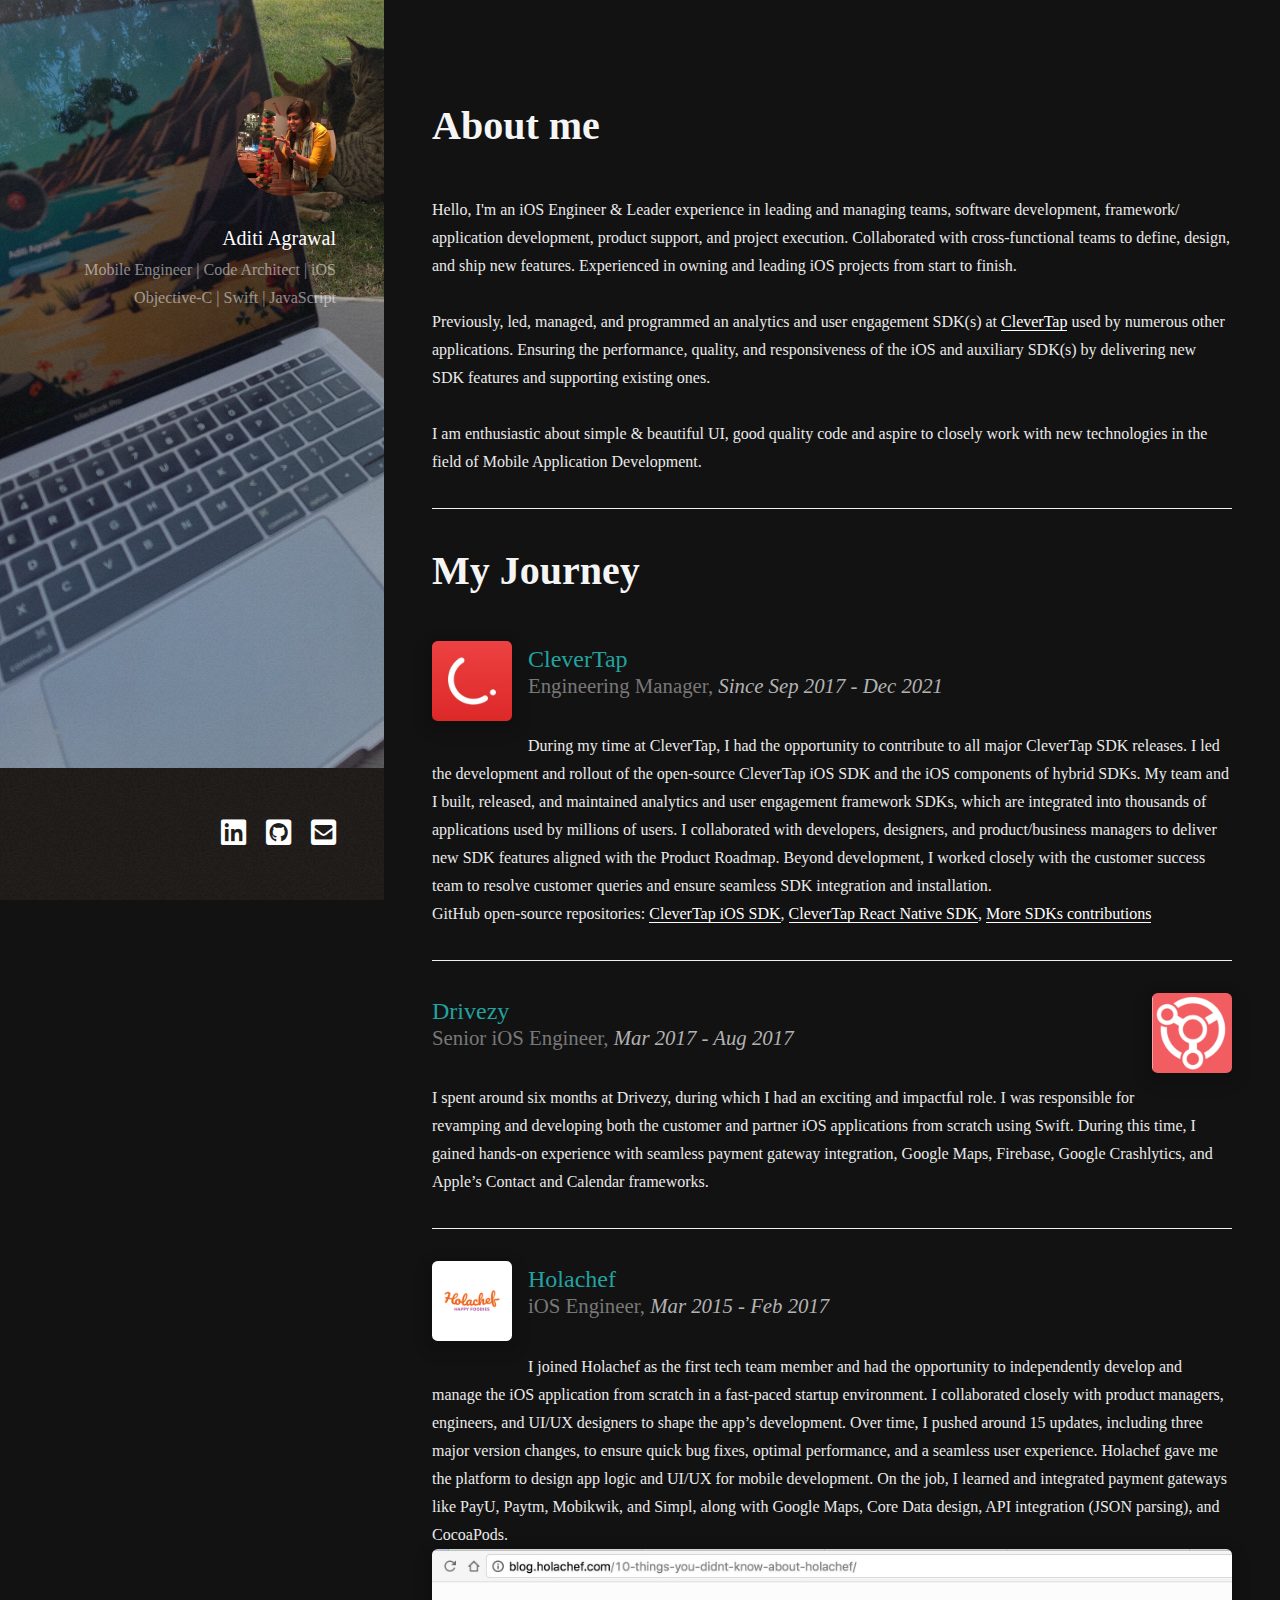
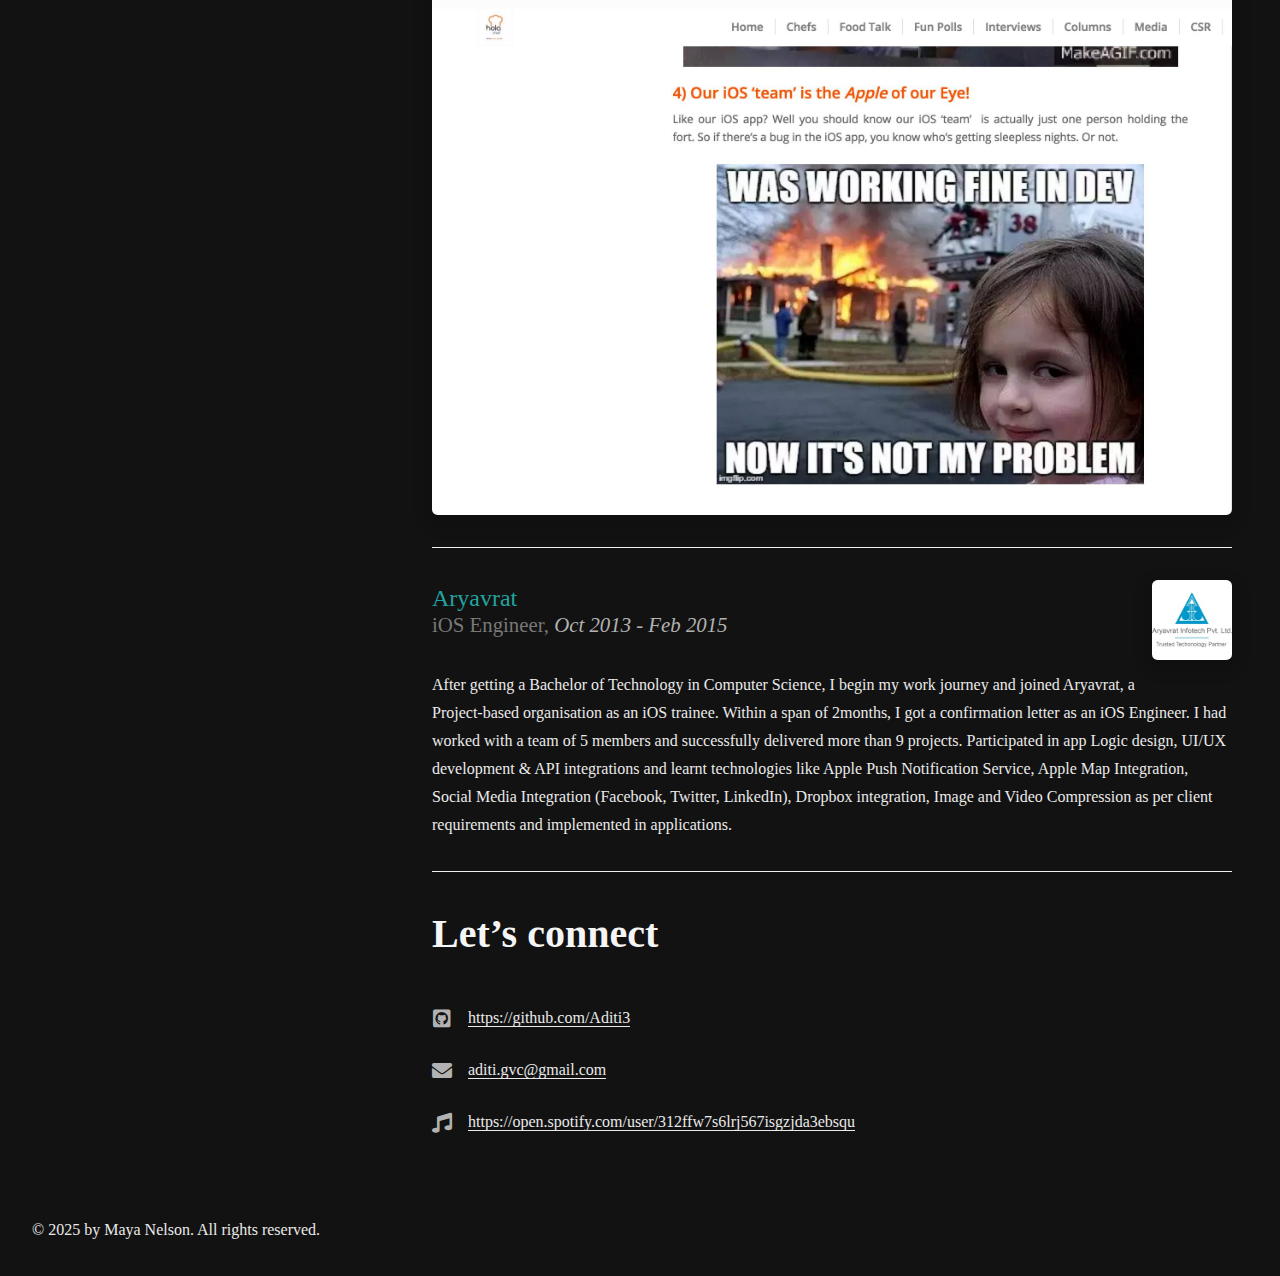
==== commit ef80f0ef: "Update music link and navigate" ====
--- a/index.html
+++ b/index.html
@@ -143,8 +143,7 @@
                         </li>
                         <li>
                             <h3 class="icon solid fa-music"><span class="label">Music</span></h3>
-                            <a
-                                href="https://music.apple.com/profile/aditiagrawal">https://music.apple.com/profile/aditiagrawal</a>
+                            <a href="https://open.spotify.com/user/312ffw7s6lrj567isgzjda3ebsqu">https://open.spotify.com/user/312ffw7s6lrj567isgzjda3ebsqu</a>
                         </li>
                     </ul>
                 </div>
@@ -155,7 +154,7 @@
     <footer id="footer">
         <div class="inner">
             <ul class="icons">
-                <li><a href="https://www.linkedin.com/in/aditi-agrawal-64345974" class="icon brands fa-linkedin"><span
+                <li><a href="https://open.spotify.com/user/312ffw7s6lrj567isgzjda3ebsqu" class="icon brands fa-linkedin"><span
                             class="label">LinkedIn</span></a></li>
                 <li><a href="https://github.com/Aditi3" class="icon brands fa-github-square"><span
                             class="label">Github</span></a></li>
